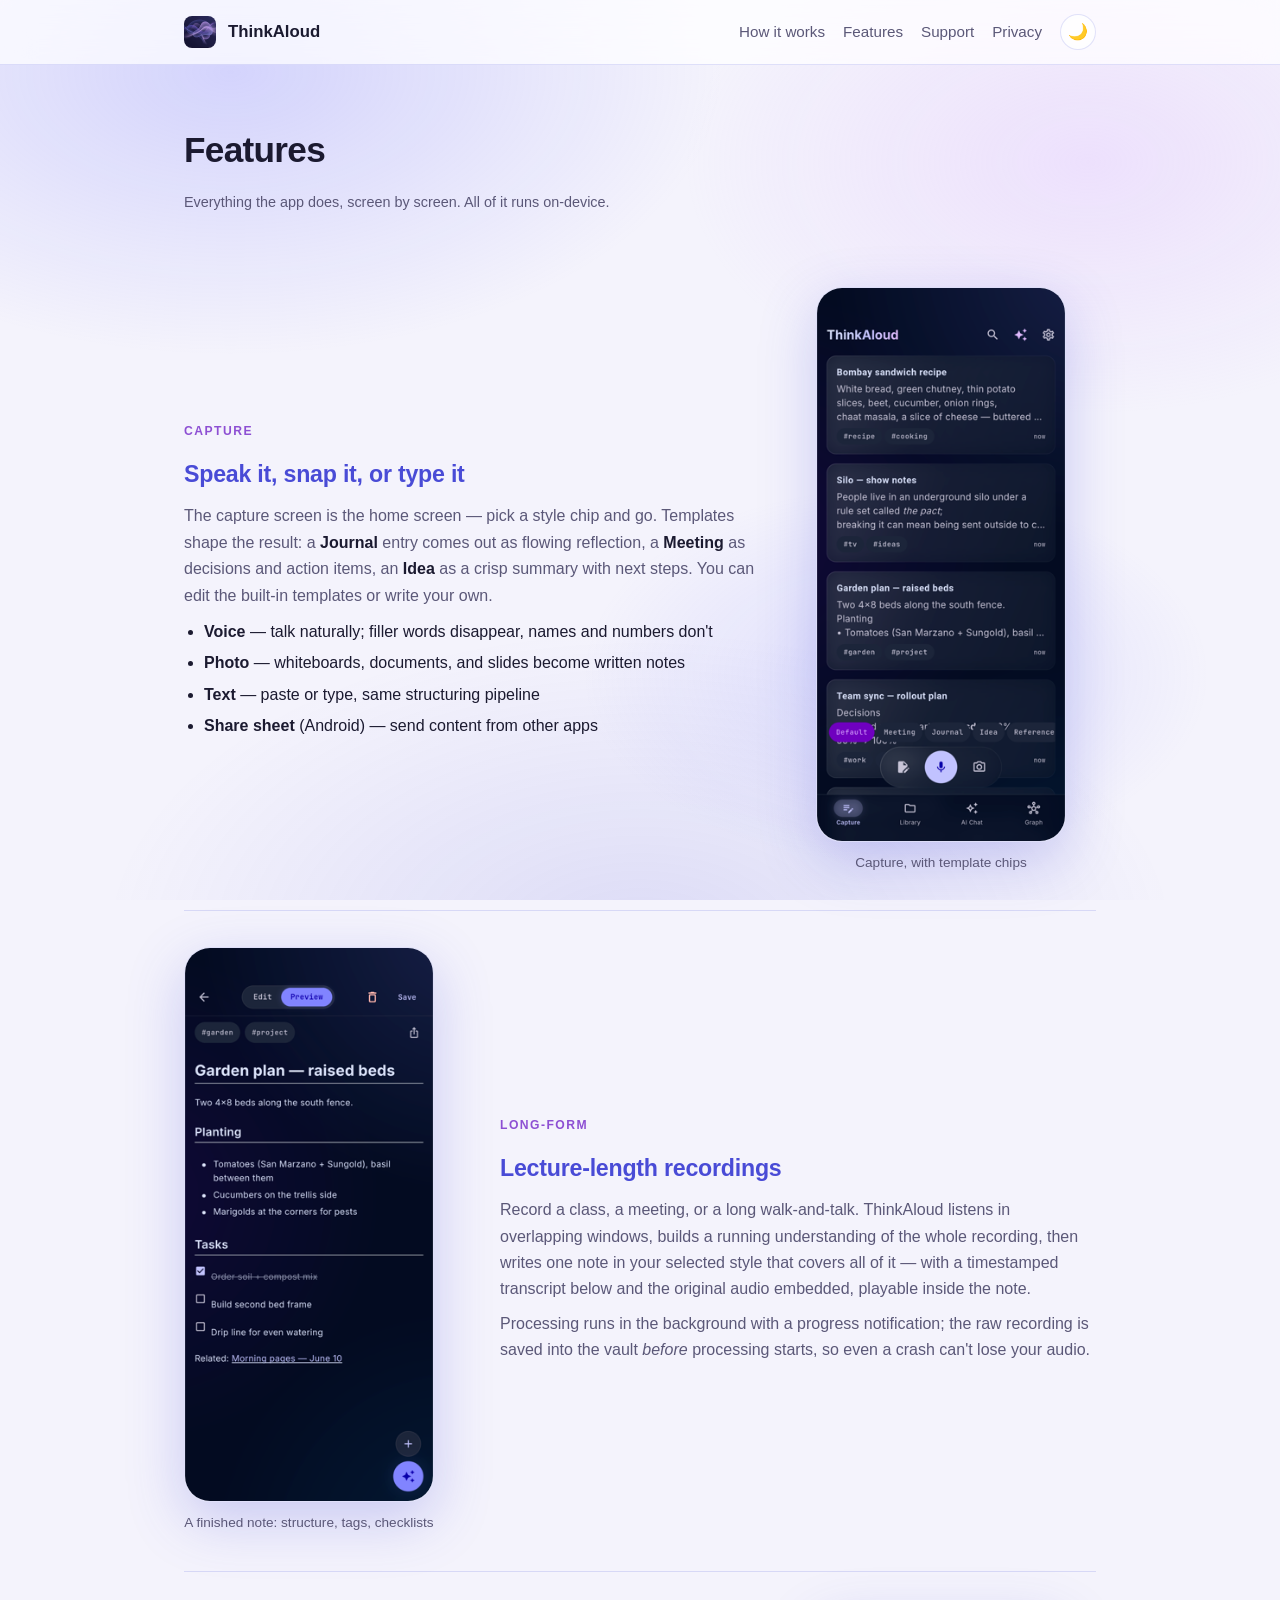
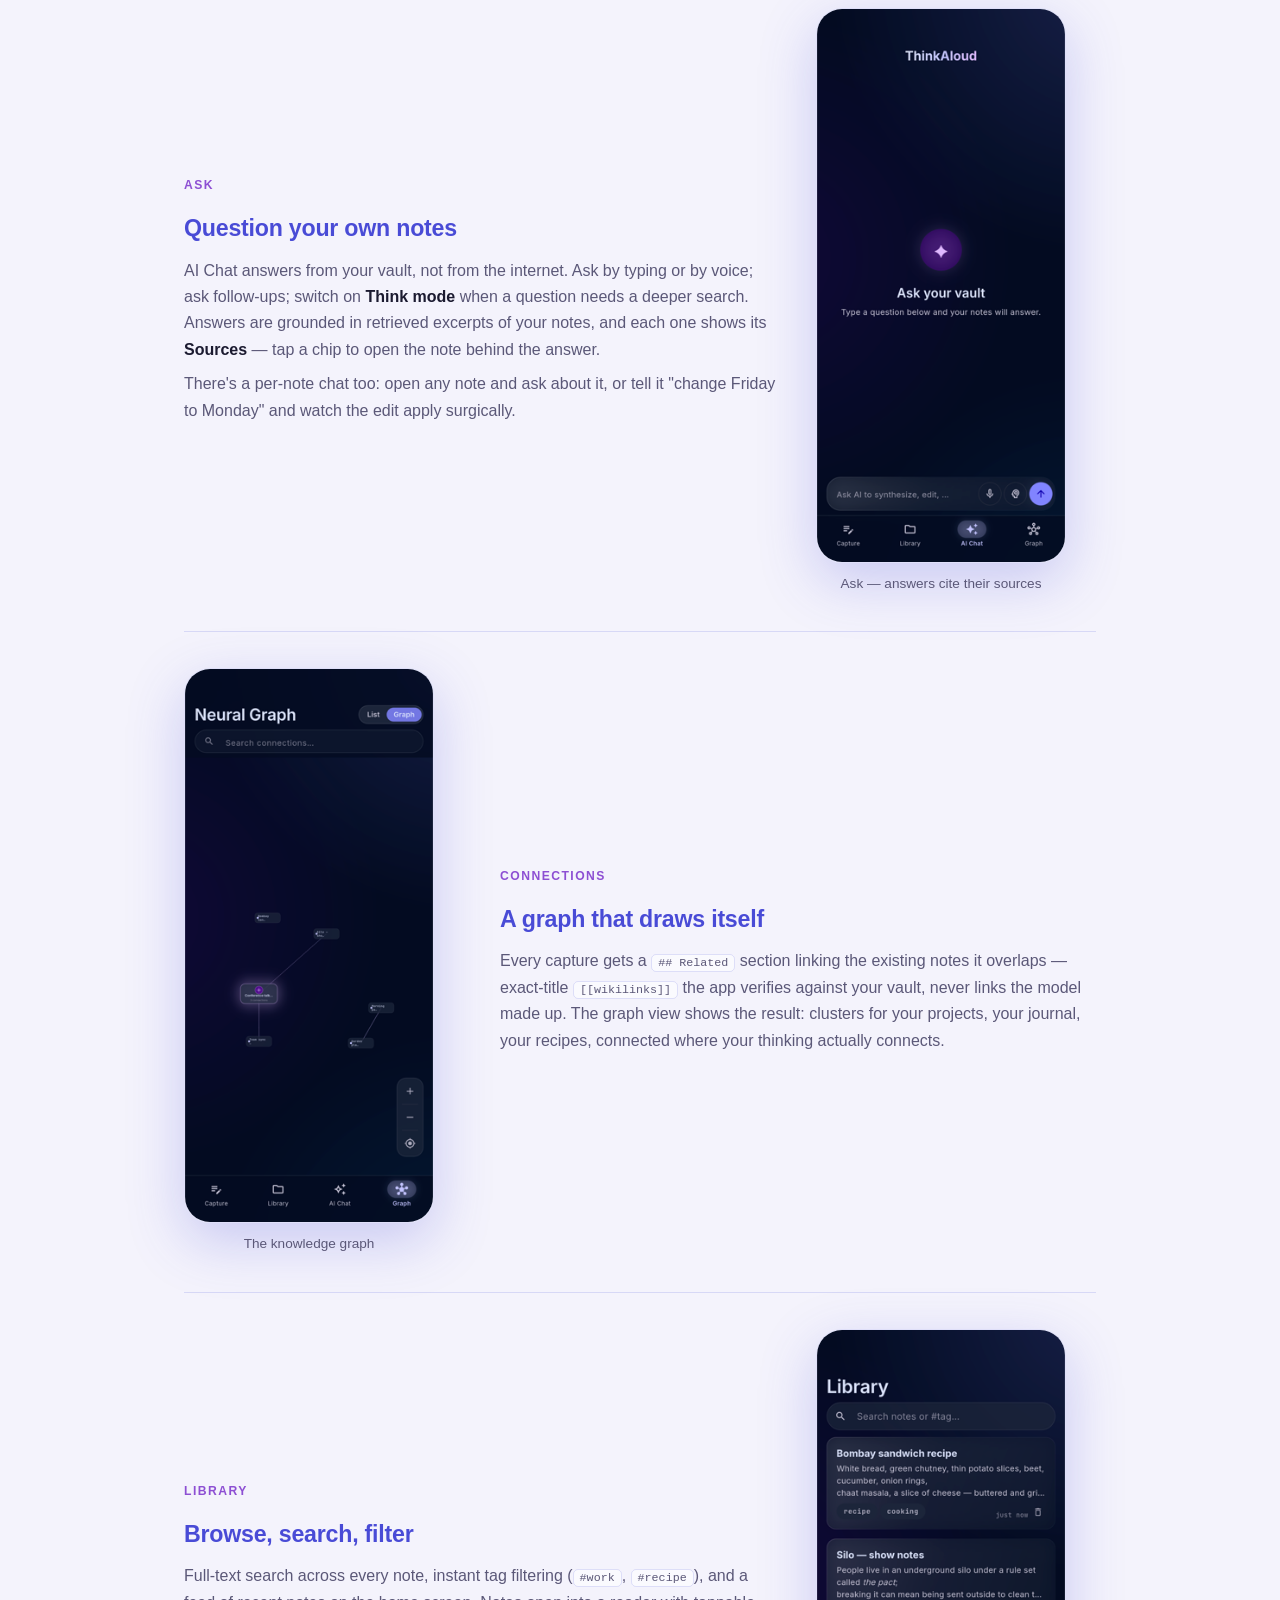
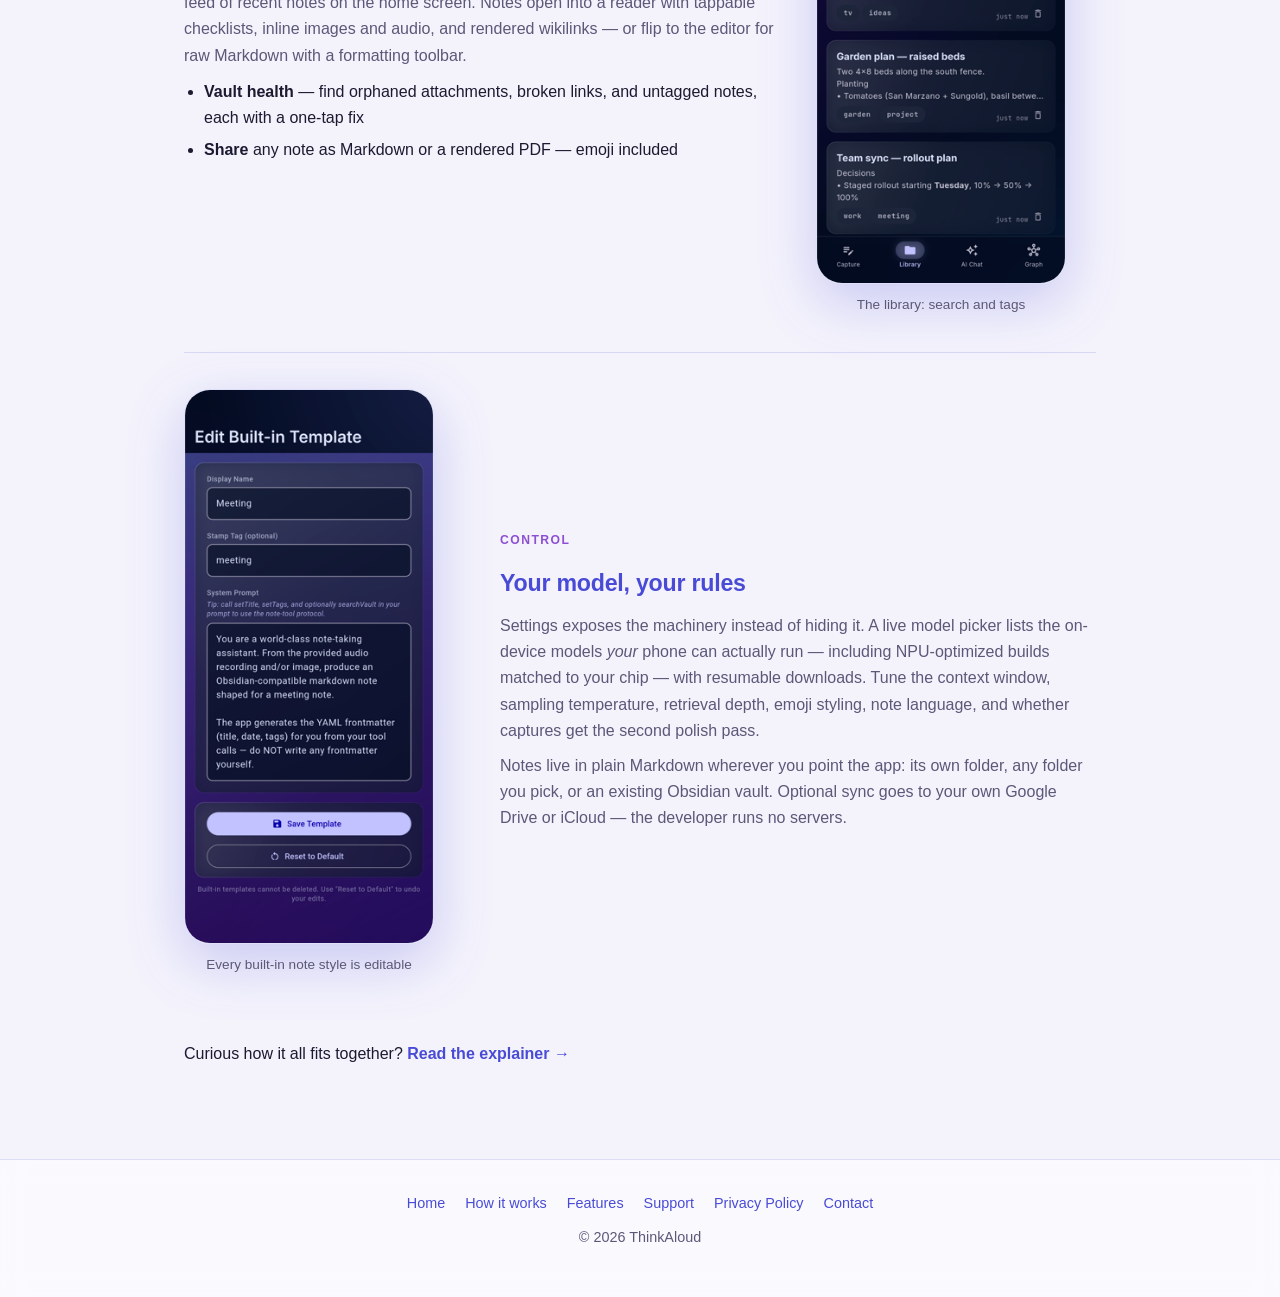
==== features/index.html @ 9220b16e "Explainer + features pages, real app screenshots, expanded home - /how/: full plain-language explain" ====
<!DOCTYPE html>
<html lang="en">
<head>
  <meta charset="utf-8">
  <meta name="viewport" content="width=device-width, initial-scale=1">
  <title>ThinkAloud features — capture, ask, link, sync</title>
  <meta name="description" content="A tour of ThinkAloud's features with screenshots: voice and photo capture, lecture-length recordings, asking your vault with cited sources, the knowledge graph, vault health, sharing, and sync.">
  <link rel="icon" type="image/png" href="../assets/icon.png">
  <link rel="stylesheet" href="../assets/style.css">
  <script src="../assets/theme.js"></script>
</head>
<body>

<header class="site">
  <div class="wrap">
    <img src="../assets/icon.png" alt="">
    <span class="name">ThinkAloud</span>
    <nav>
      <a href="../how/">How it works</a>
      <a href="../features/">Features</a>
      <a href="../support/">Support</a>
      <a href="../privacy/">Privacy</a>
      <button class="theme-toggle" onclick="toggleTheme()" aria-label="Toggle dark / light mode"><span class="sun">☀️</span><span class="moon">🌙</span></button>
    </nav>
  </div>
</header>

<div class="wrap">
<article>
  <h1>Features</h1>
  <p class="meta">Everything the app does, screen by screen. All of it runs on-device.</p>

  <section class="feature-row">
    <div class="feature-copy">
      <span class="kicker">Capture</span>
      <h2>Speak it, snap it, or type it</h2>
      <p>The capture screen is the home screen — pick a style chip and go.
      Templates shape the result: a <strong>Journal</strong> entry comes out as
      flowing reflection, a <strong>Meeting</strong> as decisions and action items,
      an <strong>Idea</strong> as a crisp summary with next steps. You can edit the
      built-in templates or write your own.</p>
      <ul>
        <li><strong>Voice</strong> — talk naturally; filler words disappear, names and numbers don't</li>
        <li><strong>Photo</strong> — whiteboards, documents, and slides become written notes</li>
        <li><strong>Text</strong> — paste or type, same structuring pipeline</li>
        <li><strong>Share sheet</strong> (Android) — send content from other apps</li>
      </ul>
    </div>
    <figure class="phone">
      <img src="../assets/shots/site-01-capture.png" alt="Capture screen with template chips and the mic button" loading="lazy">
      <figcaption>Capture, with template chips</figcaption>
    </figure>
  </section>

  <section class="feature-row flip">
    <div class="feature-copy">
      <span class="kicker">Long-form</span>
      <h2>Lecture-length recordings</h2>
      <p>Record a class, a meeting, or a long walk-and-talk. ThinkAloud listens in
      overlapping windows, builds a running understanding of the whole recording,
      then writes one note in your selected style that covers all of it — with a
      timestamped transcript below and the original audio embedded, playable
      inside the note.</p>
      <p>Processing runs in the background with a progress notification; the raw
      recording is saved into the vault <em>before</em> processing starts, so even a
      crash can't lose your audio.</p>
    </div>
    <figure class="phone">
      <img src="../assets/shots/site-05-note.png" alt="A structured note with checklists and tags" loading="lazy">
      <figcaption>A finished note: structure, tags, checklists</figcaption>
    </figure>
  </section>

  <section class="feature-row">
    <div class="feature-copy">
      <span class="kicker">Ask</span>
      <h2>Question your own notes</h2>
      <p>AI Chat answers from your vault, not from the internet. Ask by typing or
      by voice; ask follow-ups; switch on <strong>Think mode</strong> when a question
      needs a deeper search. Answers are grounded in retrieved excerpts of your
      notes, and each one shows its <strong>Sources</strong> — tap a chip to open the
      note behind the answer.</p>
      <p>There's a per-note chat too: open any note and ask about it, or tell it
      "change Friday to Monday" and watch the edit apply surgically.</p>
    </div>
    <figure class="phone">
      <img src="../assets/shots/site-03-ask.png" alt="AI chat screen answering from the vault" loading="lazy">
      <figcaption>Ask — answers cite their sources</figcaption>
    </figure>
  </section>

  <section class="feature-row flip">
    <div class="feature-copy">
      <span class="kicker">Connections</span>
      <h2>A graph that draws itself</h2>
      <p>Every capture gets a <code>## Related</code> section linking the existing
      notes it overlaps — exact-title <code>[[wikilinks]]</code> the app verifies
      against your vault, never links the model made up. The graph view shows the
      result: clusters for your projects, your journal, your recipes, connected
      where your thinking actually connects.</p>
    </div>
    <figure class="phone">
      <img src="../assets/shots/site-04-graph.png" alt="Knowledge graph view of linked notes" loading="lazy">
      <figcaption>The knowledge graph</figcaption>
    </figure>
  </section>

  <section class="feature-row">
    <div class="feature-copy">
      <span class="kicker">Library</span>
      <h2>Browse, search, filter</h2>
      <p>Full-text search across every note, instant tag filtering
      (<code>#work</code>, <code>#recipe</code>), and a feed of recent notes on the
      home screen. Notes open into a reader with tappable checklists, inline
      images and audio, and rendered wikilinks — or flip to the editor for raw
      Markdown with a formatting toolbar.</p>
      <ul>
        <li><strong>Vault health</strong> — find orphaned attachments, broken links, and untagged notes, each with a one-tap fix</li>
        <li><strong>Share</strong> any note as Markdown or a rendered PDF — emoji included</li>
      </ul>
    </div>
    <figure class="phone">
      <img src="../assets/shots/site-02-library.png" alt="Library screen with search and tag filters" loading="lazy">
      <figcaption>The library: search and tags</figcaption>
    </figure>
  </section>

  <section class="feature-row flip">
    <div class="feature-copy">
      <span class="kicker">Control</span>
      <h2>Your model, your rules</h2>
      <p>Settings exposes the machinery instead of hiding it. A live model picker
      lists the on-device models <em>your</em> phone can actually run — including
      NPU-optimized builds matched to your chip — with resumable downloads. Tune
      the context window, sampling temperature, retrieval depth, emoji styling,
      note language, and whether captures get the second polish pass.</p>
      <p>Notes live in plain Markdown wherever you point the app: its own folder,
      any folder you pick, or an existing Obsidian vault. Optional sync goes to
      your own Google Drive or iCloud — the developer runs no servers.</p>
    </div>
    <figure class="phone">
      <img src="../assets/shots/site-06-template.png" alt="Template editor showing an editable note style" loading="lazy">
      <figcaption>Every built-in note style is editable</figcaption>
    </figure>
  </section>

  <p style="margin-top: 28px;">Curious how it all fits together?
  <a class="more-link" href="../how/">Read the explainer →</a></p>
</article>
</div>

<footer class="site">
  <nav class="wrap">
    <a href="../">Home</a>
    <a href="../how/">How it works</a>
    <a href="../features/">Features</a>
    <a href="../support/">Support</a>
    <a href="../privacy/">Privacy Policy</a>
    <a href="https://github.com/ghanashyamvtatti/thinkaloud-site/issues">Contact</a>
  </nav>
  <div>&copy; 2026 ThinkAloud</div>
</footer>

</body>
</html>
---- assets/style.css ----
/* ThinkAloud site — glassmorphic, dark + light.
   Brand tokens from the app: primary #C0C1FF, container #8083FF,
   inverse #494BD6, secondary #DDB7FF.

   Theme cascade: light is the base; dark applies via prefers-color-scheme
   unless the user forced light; an explicit [data-theme] (set by theme.js,
   persisted in localStorage) always wins. */

:root {
  --bg: #f4f3fc;
  --text: #1b1a30;
  --text-dim: #5b5878;
  --primary: #494bd6;
  --primary-soft: #8083ff;
  --accent: #8d4fd3;
  --glass: rgba(255, 255, 255, 0.55);
  --glass-strong: rgba(255, 255, 255, 0.72);
  --glass-border: rgba(73, 75, 214, 0.16);
  --shadow: 0 8px 32px rgba(73, 75, 214, 0.10);
  --aurora-a: rgba(128, 131, 255, 0.28);
  --aurora-b: rgba(221, 183, 255, 0.30);
  --aurora-c: rgba(73, 75, 214, 0.14);
  --icon-glow: rgba(73, 75, 214, 0.25);
  --sun-display: none;
  --moon-display: inline;
  --radius: 18px;
  --max-w: 960px;
  color-scheme: light;
}

@media (prefers-color-scheme: dark) {
  :root:not([data-theme="light"]) {
    --bg: #100e1d;
    --text: #e7e5f4;
    --text-dim: #a5a1c2;
    --primary: #c0c1ff;
    --primary-soft: #8083ff;
    --accent: #ddb7ff;
    --glass: rgba(30, 27, 52, 0.45);
    --glass-strong: rgba(24, 21, 42, 0.66);
    --glass-border: rgba(192, 193, 255, 0.13);
    --shadow: 0 8px 32px rgba(0, 0, 0, 0.35);
    --aurora-a: rgba(128, 131, 255, 0.20);
    --aurora-b: rgba(221, 183, 255, 0.10);
    --aurora-c: rgba(73, 75, 214, 0.22);
    --icon-glow: rgba(128, 131, 255, 0.40);
    --sun-display: inline;
    --moon-display: none;
    color-scheme: dark;
  }
}

:root[data-theme="dark"] {
  --bg: #100e1d;
  --text: #e7e5f4;
  --text-dim: #a5a1c2;
  --primary: #c0c1ff;
  --primary-soft: #8083ff;
  --accent: #ddb7ff;
  --glass: rgba(30, 27, 52, 0.45);
  --glass-strong: rgba(24, 21, 42, 0.66);
  --glass-border: rgba(192, 193, 255, 0.13);
  --shadow: 0 8px 32px rgba(0, 0, 0, 0.35);
  --aurora-a: rgba(128, 131, 255, 0.20);
  --aurora-b: rgba(221, 183, 255, 0.10);
  --aurora-c: rgba(73, 75, 214, 0.22);
  --icon-glow: rgba(128, 131, 255, 0.40);
  --sun-display: inline;
  --moon-display: none;
  color-scheme: dark;
}

* { margin: 0; padding: 0; box-sizing: border-box; }

html { scroll-behavior: smooth; }

body {
  font-family: -apple-system, BlinkMacSystemFont, "Segoe UI", Roboto,
    "Helvetica Neue", Arial, sans-serif;
  background: var(--bg);
  color: var(--text);
  line-height: 1.65;
  -webkit-font-smoothing: antialiased;
  transition: background 0.35s ease, color 0.35s ease;
  min-height: 100vh;
  position: relative;
}

/* ── Aurora backdrop ──────────────────────────────────────── */
body::before,
body::after {
  content: "";
  position: fixed;
  inset: 0;
  z-index: -1;
  pointer-events: none;
}
body::before {
  background:
    radial-gradient(ellipse 55% 45% at 18% 8%, var(--aurora-a), transparent 70%),
    radial-gradient(ellipse 45% 40% at 85% 18%, var(--aurora-b), transparent 70%),
    radial-gradient(ellipse 60% 50% at 50% 105%, var(--aurora-c), transparent 70%);
  animation: aurora-drift 26s ease-in-out infinite alternate;
}
body::after {
  background:
    radial-gradient(ellipse 35% 30% at 70% 75%, var(--aurora-a), transparent 70%);
  opacity: 0.7;
  animation: aurora-drift 34s ease-in-out infinite alternate-reverse;
}
@keyframes aurora-drift {
  from { transform: translate3d(-2%, -1%, 0) scale(1); }
  to   { transform: translate3d(2%, 2%, 0) scale(1.06); }
}
@media (prefers-reduced-motion: reduce) {
  body::before, body::after { animation: none; }
}

a { color: var(--primary); text-decoration: none; }
a:hover { text-decoration: underline; }

.wrap { max-width: var(--max-w); margin: 0 auto; padding: 0 24px; }

/* ── Header / nav (glass bar) ─────────────────────────────── */
header.site {
  border-bottom: 1px solid var(--glass-border);
  background: var(--glass-strong);
  -webkit-backdrop-filter: blur(16px) saturate(1.4);
  backdrop-filter: blur(16px) saturate(1.4);
  position: sticky; top: 0; z-index: 10;
}
header.site .wrap {
  display: flex; align-items: center; gap: 12px;
  padding-top: 14px; padding-bottom: 14px;
}
header.site img { width: 32px; height: 32px; border-radius: 8px; }
header.site .name { font-weight: 700; font-size: 1.05rem; color: var(--text); }
header.site nav { margin-left: auto; display: flex; gap: 18px; align-items: center; }
header.site nav a { color: var(--text-dim); font-size: 0.95rem; }
header.site nav a:hover { color: var(--primary); text-decoration: none; }

/* ── Theme toggle ─────────────────────────────────────────── */
.theme-toggle {
  width: 36px; height: 36px; border-radius: 50%;
  border: 1px solid var(--glass-border);
  background: var(--glass);
  -webkit-backdrop-filter: blur(10px);
  backdrop-filter: blur(10px);
  cursor: pointer; font-size: 1rem; line-height: 1;
  display: inline-flex; align-items: center; justify-content: center;
  transition: transform 0.2s ease, box-shadow 0.2s ease;
}
.theme-toggle:hover { transform: scale(1.08); box-shadow: var(--shadow); }
.theme-toggle .sun { display: var(--sun-display); }
.theme-toggle .moon { display: var(--moon-display); }

/* ── Hero ─────────────────────────────────────────────────── */
.hero { text-align: center; padding: 92px 0 64px; }
.hero img.icon {
  width: 128px; height: 128px; border-radius: 28px;
  box-shadow: 0 12px 48px var(--icon-glow);
  margin-bottom: 28px;
}
.hero h1 {
  font-size: 3.2rem; letter-spacing: -0.02em;
  background: linear-gradient(120deg, var(--primary), var(--accent));
  -webkit-background-clip: text;
  background-clip: text;
  -webkit-text-fill-color: transparent;
  color: transparent;
}
.hero p.tagline {
  font-size: 1.35rem; color: var(--text-dim);
  max-width: 560px; margin: 14px auto 0;
}
.hero p.tagline strong { color: var(--accent); font-weight: 600; }
.hero .badges { margin-top: 36px; display: flex; gap: 14px; justify-content: center; flex-wrap: wrap; }
.badge {
  display: inline-block; padding: 12px 26px; border-radius: 999px;
  border: 1px solid var(--glass-border);
  background: var(--glass);
  -webkit-backdrop-filter: blur(12px);
  backdrop-filter: blur(12px);
  color: var(--text-dim); font-size: 0.95rem;
  box-shadow: var(--shadow);
}

/* ── Feature grid (glass cards) ───────────────────────────── */
.features {
  display: grid; grid-template-columns: repeat(auto-fit, minmax(260px, 1fr));
  gap: 18px; padding: 56px 0;
}
.card {
  background: var(--glass);
  border: 1px solid var(--glass-border);
  border-radius: var(--radius);
  padding: 24px;
  -webkit-backdrop-filter: blur(14px) saturate(1.3);
  backdrop-filter: blur(14px) saturate(1.3);
  box-shadow: var(--shadow);
  transition: transform 0.25s ease, box-shadow 0.25s ease;
}
.card:hover {
  transform: translateY(-3px);
  box-shadow: 0 14px 44px var(--icon-glow);
}
.card .emoji { font-size: 1.6rem; }
.card h3 { margin: 10px 0 6px; font-size: 1.05rem; color: var(--primary); }
.card p { color: var(--text-dim); font-size: 0.95rem; }

/* ── Privacy strip ────────────────────────────────────────── */
.strip {
  border: 1px solid var(--glass-border);
  border-radius: var(--radius);
  background: linear-gradient(135deg, var(--aurora-a), var(--aurora-b));
  -webkit-backdrop-filter: blur(14px);
  backdrop-filter: blur(14px);
  box-shadow: var(--shadow);
  padding: 36px; text-align: center; margin-bottom: 72px;
}
.strip h2 { font-size: 1.5rem; margin-bottom: 10px; }
.strip p { color: var(--text-dim); max-width: 640px; margin: 0 auto; }

/* ── Article pages (support / privacy) ────────────────────── */
article { padding: 56px 0 80px; }
article h1 { font-size: 2.2rem; letter-spacing: -0.02em; margin-bottom: 6px; }
article p.meta { color: var(--text-dim); font-size: 0.9rem; margin-bottom: 36px; }
article h2 {
  font-size: 1.35rem; margin: 40px 0 12px; color: var(--primary);
  padding-top: 8px;
}
article h3 { font-size: 1.05rem; margin: 24px 0 8px; color: var(--accent); }
article p, article li { color: var(--text); }
article p { margin: 12px 0; }
article ul { margin: 12px 0 12px 26px; }
article li { margin: 6px 0; }
article .note {
  background: var(--glass);
  border: 1px solid var(--glass-border);
  border-left: 3px solid var(--primary-soft);
  border-radius: 10px; padding: 16px 20px; margin: 20px 0;
  color: var(--text-dim);
  -webkit-backdrop-filter: blur(12px);
  backdrop-filter: blur(12px);
}
article code {
  background: var(--glass);
  border: 1px solid var(--glass-border);
  border-radius: 5px; padding: 1px 6px; font-size: 0.9em;
}

/* ── Footer ───────────────────────────────────────────────── */
footer.site {
  border-top: 1px solid var(--glass-border);
  background: var(--glass);
  -webkit-backdrop-filter: blur(12px);
  backdrop-filter: blur(12px);
  padding: 32px 0 48px; text-align: center;
  color: var(--text-dim); font-size: 0.9rem;
}
footer.site nav { margin-bottom: 10px; display: flex; gap: 20px; justify-content: center; flex-wrap: wrap; }

@media (max-width: 600px) {
  .hero h1 { font-size: 2.3rem; }
  .hero p.tagline { font-size: 1.1rem; }
  header.site nav { gap: 12px; }
}

/* ── Hero CTA + screenshot strip ──────────────────────────── */
.hero .sub {
  color: var(--text-dim); font-size: 1.02rem;
  max-width: 600px; margin: 16px auto 0;
}
.shots {
  display: flex; gap: 22px; justify-content: center; align-items: flex-start;
  flex-wrap: wrap; padding: 40px 0 8px;
}
.phone {
  margin: 0; max-width: 250px;
}
.phone img {
  width: 100%; height: auto; display: block;
  border-radius: 26px;
  border: 1px solid var(--glass-border);
  box-shadow: 0 18px 56px var(--icon-glow);
  background: var(--glass-strong);
}
.phone figcaption {
  text-align: center; color: var(--text-dim);
  font-size: 0.85rem; margin-top: 10px;
}
.shots .phone:nth-child(2) { transform: translateY(20px); }
@media (max-width: 600px) {
  .shots .phone:nth-child(2) { transform: none; }
  .phone { max-width: 78%; }
}

/* ── Numbered steps ───────────────────────────────────────── */
.steps {
  display: grid; grid-template-columns: repeat(auto-fit, minmax(240px, 1fr));
  gap: 18px; padding: 12px 0 24px;
  counter-reset: step;
}
.step {
  background: var(--glass);
  border: 1px solid var(--glass-border);
  border-radius: var(--radius); padding: 22px 22px 20px;
  -webkit-backdrop-filter: blur(14px) saturate(1.3);
  backdrop-filter: blur(14px) saturate(1.3);
  box-shadow: var(--shadow);
  counter-increment: step;
}
.step::before {
  content: counter(step);
  display: inline-flex; align-items: center; justify-content: center;
  width: 30px; height: 30px; border-radius: 50%;
  background: linear-gradient(135deg, var(--primary-soft), var(--accent));
  color: #fff; font-weight: 700; font-size: 0.95rem;
  margin-bottom: 12px;
}
.step h3 { font-size: 1.02rem; margin-bottom: 4px; }
.step p { color: var(--text-dim); font-size: 0.93rem; }

/* ── Section headings on the home page ────────────────────── */
.home-section { padding: 36px 0 8px; }
.home-section .kicker {
  text-transform: uppercase; letter-spacing: 0.12em; font-size: 0.78rem;
  color: var(--accent); font-weight: 700;
}
.home-section h2 { font-size: 1.7rem; letter-spacing: -0.01em; margin: 4px 0 6px; }
.home-section > p { color: var(--text-dim); max-width: 640px; }
.more-link { font-weight: 600; }

/* ── Feature rows (features page) ─────────────────────────── */
.feature-row {
  display: grid; grid-template-columns: 1fr 280px;
  gap: 36px; align-items: center;
  padding: 36px 0; border-bottom: 1px solid var(--glass-border);
}
.feature-row:last-of-type { border-bottom: none; }
.feature-row.flip { grid-template-columns: 280px 1fr; }
.feature-row.flip .feature-copy { order: 2; }
.feature-row .kicker {
  text-transform: uppercase; letter-spacing: 0.12em; font-size: 0.76rem;
  color: var(--accent); font-weight: 700;
}
.feature-row h2 { font-size: 1.45rem; margin: 4px 0 10px; letter-spacing: -0.01em; }
.feature-row p { color: var(--text-dim); margin: 8px 0; }
.feature-row ul { margin: 10px 0 0 20px; color: var(--text-dim); }
.feature-row li { margin: 5px 0; }
.feature-row li strong, .feature-row p strong { color: var(--text); font-weight: 600; }
@media (max-width: 720px) {
  .feature-row, .feature-row.flip { grid-template-columns: 1fr; }
  .feature-row.flip .feature-copy { order: 0; }
  .feature-row .phone { margin: 0 auto; }
}
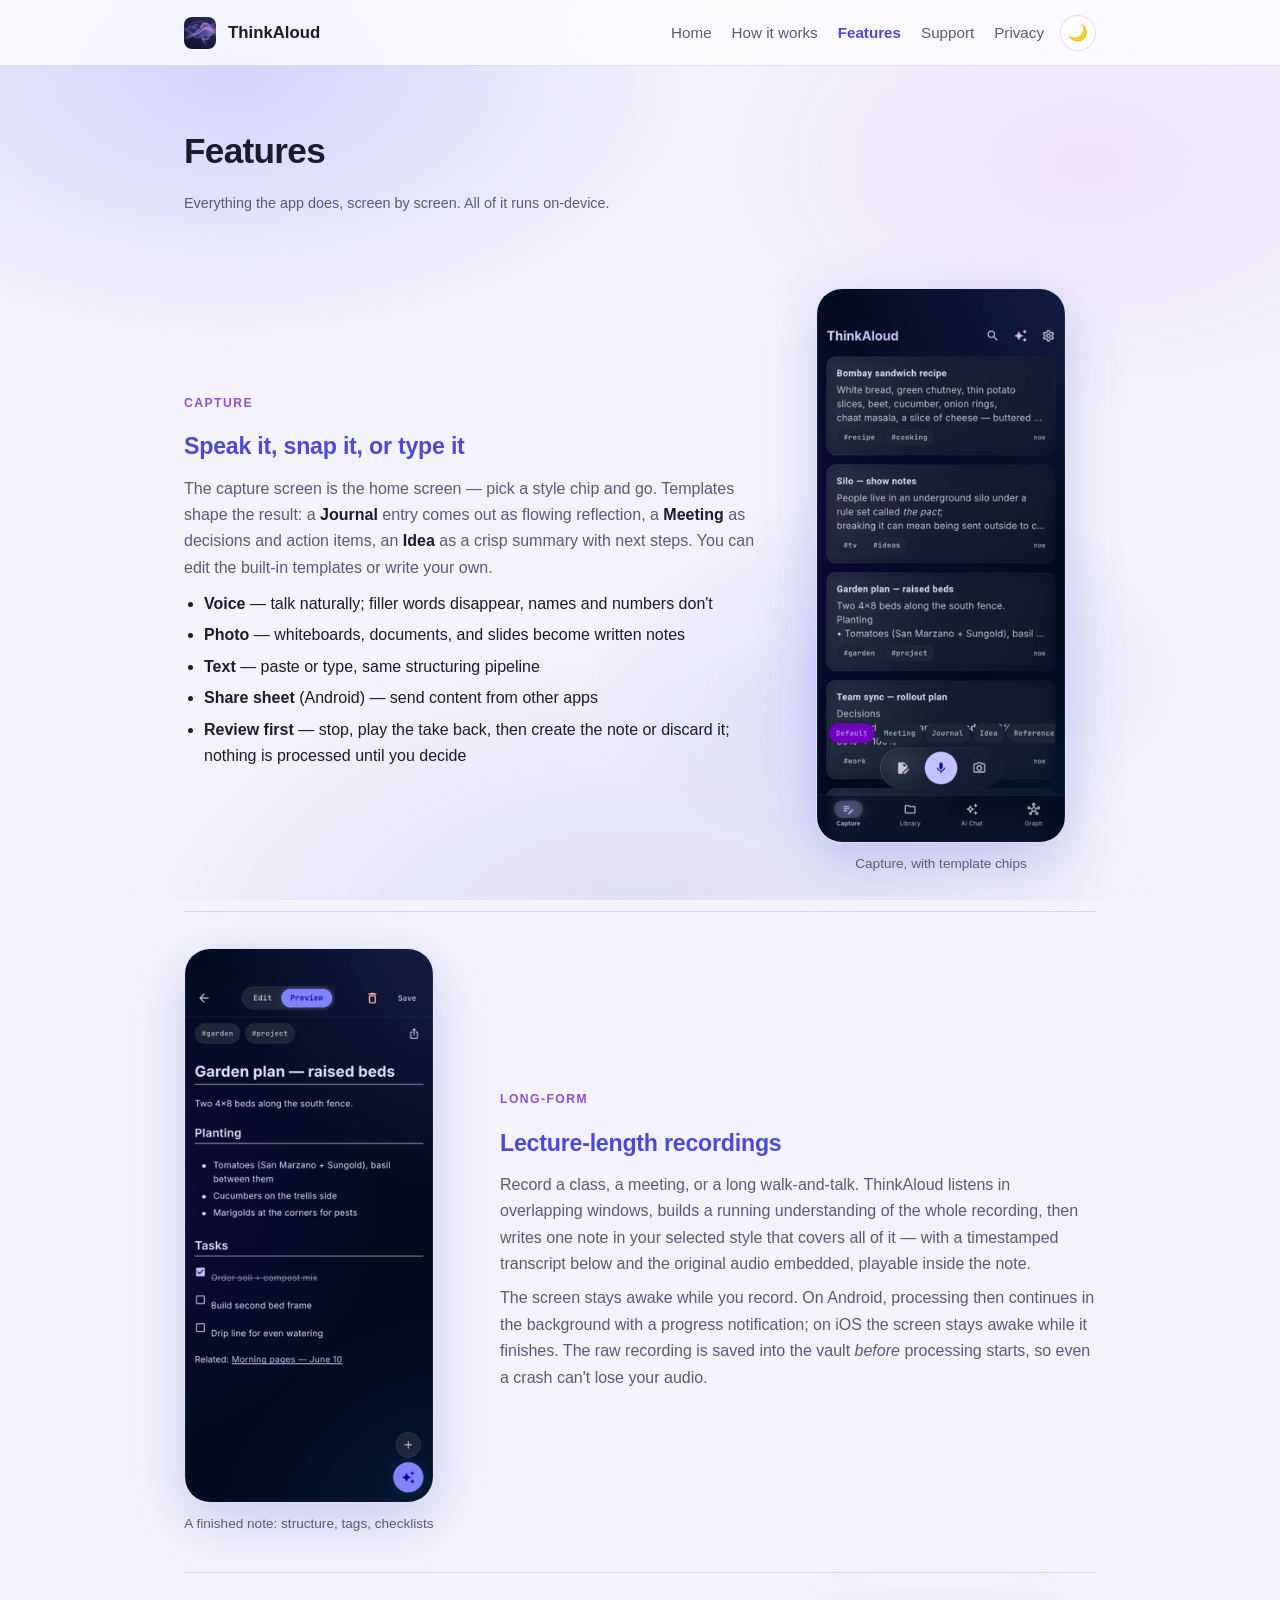
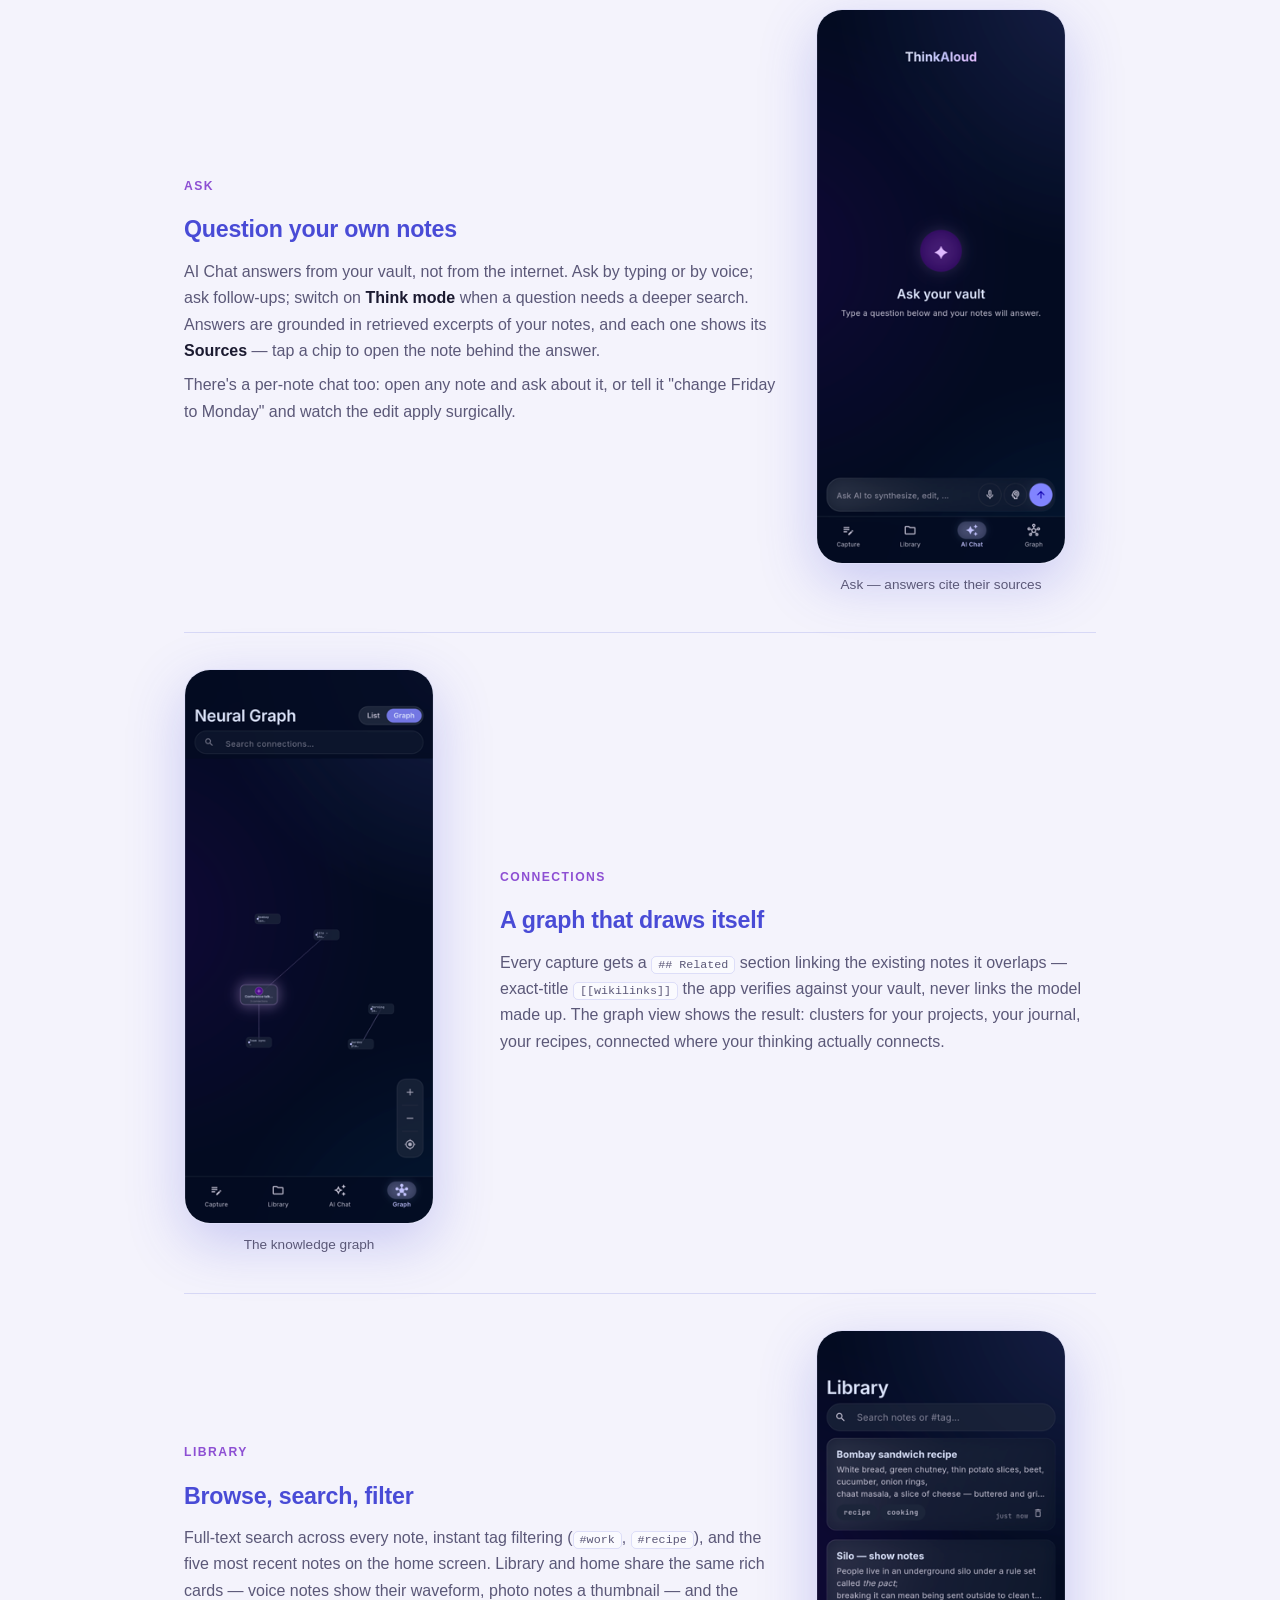
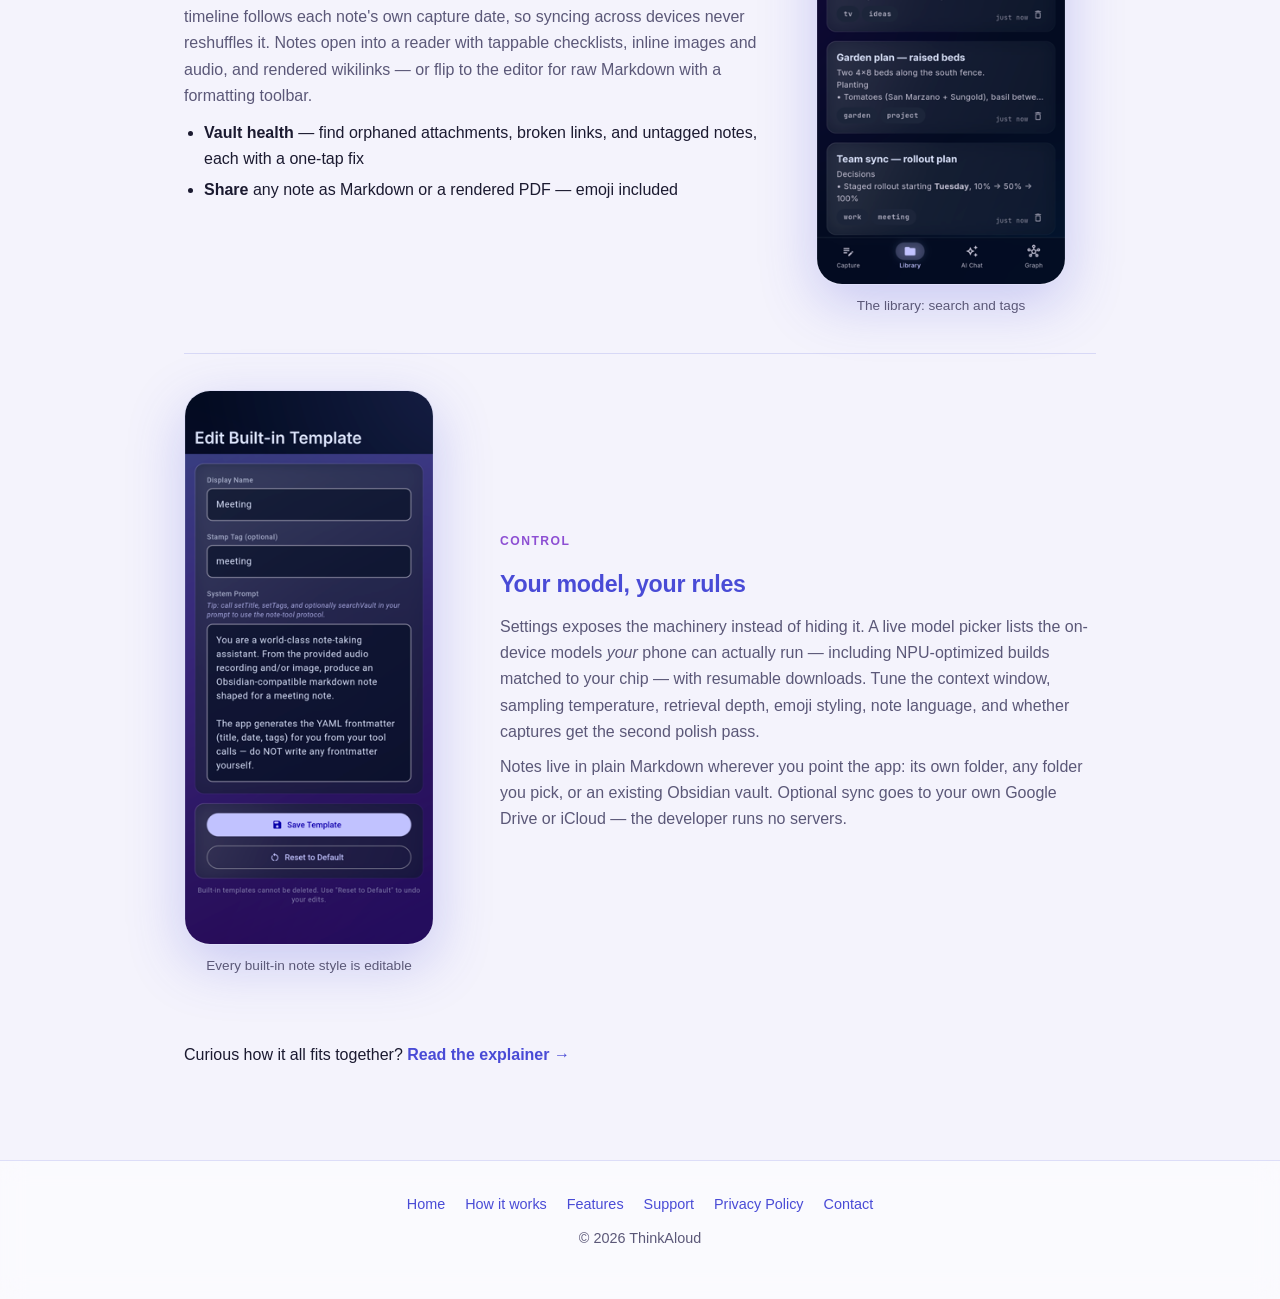
==== commit 36a8370a: "fix(nav): dedupe navbars + a11y pass (WCAG 2.2 / NN-g) + copy refresh Nav: support/privacy had dupli" ====
--- a/features/index.html
+++ b/features/index.html
@@ -11,21 +11,24 @@
 </head>
 <body>
 
+<a class="skip-link" href="#main">Skip to content</a>
+
 <header class="site">
   <div class="wrap">
     <img src="../assets/icon.png" alt="">
     <span class="name">ThinkAloud</span>
-    <nav>
+    <nav aria-label="Main">
+      <a href="../">Home</a>
       <a href="../how/">How it works</a>
-      <a href="../features/">Features</a>
+      <a href="./" aria-current="page">Features</a>
       <a href="../support/">Support</a>
       <a href="../privacy/">Privacy</a>
-      <button class="theme-toggle" onclick="toggleTheme()" aria-label="Toggle dark / light mode"><span class="sun">☀️</span><span class="moon">🌙</span></button>
+      <button class="theme-toggle" onclick="toggleTheme()" aria-label="Dark mode" aria-pressed="false"><span class="sun">☀️</span><span class="moon">🌙</span></button>
     </nav>
   </div>
 </header>
 
-<div class="wrap">
+<main id="main" class="wrap">
 <article>
   <h1>Features</h1>
   <p class="meta">Everything the app does, screen by screen. All of it runs on-device.</p>
@@ -44,6 +47,8 @@
         <li><strong>Photo</strong> — whiteboards, documents, and slides become written notes</li>
         <li><strong>Text</strong> — paste or type, same structuring pipeline</li>
         <li><strong>Share sheet</strong> (Android) — send content from other apps</li>
+        <li><strong>Review first</strong> — stop, play the take back, then create
+          the note or discard it; nothing is processed until you decide</li>
       </ul>
     </div>
     <figure class="phone">
@@ -61,9 +66,10 @@
       then writes one note in your selected style that covers all of it — with a
       timestamped transcript below and the original audio embedded, playable
       inside the note.</p>
-      <p>Processing runs in the background with a progress notification; the raw
-      recording is saved into the vault <em>before</em> processing starts, so even a
-      crash can't lose your audio.</p>
+      <p>The screen stays awake while you record. On Android, processing then
+      continues in the background with a progress notification; on iOS the screen
+      stays awake while it finishes. The raw recording is saved into the vault
+      <em>before</em> processing starts, so even a crash can't lose your audio.</p>
     </div>
     <figure class="phone">
       <img src="../assets/shots/site-05-note.png" alt="A structured note with checklists and tags" loading="lazy">
@@ -110,8 +116,11 @@
       <span class="kicker">Library</span>
       <h2>Browse, search, filter</h2>
       <p>Full-text search across every note, instant tag filtering
-      (<code>#work</code>, <code>#recipe</code>), and a feed of recent notes on the
-      home screen. Notes open into a reader with tappable checklists, inline
+      (<code>#work</code>, <code>#recipe</code>), and the five most recent notes on
+      the home screen. Library and home share the same rich cards — voice notes
+      show their waveform, photo notes a thumbnail — and the timeline follows each
+      note's own capture date, so syncing across devices never reshuffles it.
+      Notes open into a reader with tappable checklists, inline
       images and audio, and rendered wikilinks — or flip to the editor for raw
       Markdown with a formatting toolbar.</p>
       <ul>
@@ -147,7 +156,7 @@
   <p style="margin-top: 28px;">Curious how it all fits together?
   <a class="more-link" href="../how/">Read the explainer →</a></p>
 </article>
-</div>
+</main>
 
 <footer class="site">
   <nav class="wrap">
--- a/assets/style.css
+++ b/assets/style.css
@@ -135,9 +135,27 @@
 }
 header.site img { width: 32px; height: 32px; border-radius: 8px; }
 header.site .name { font-weight: 700; font-size: 1.05rem; color: var(--text); }
-header.site nav { margin-left: auto; display: flex; gap: 18px; align-items: center; }
-header.site nav a { color: var(--text-dim); font-size: 0.95rem; }
+header.site nav { margin-left: auto; display: flex; gap: 12px; align-items: center; }
+/* Padding keeps each link at a ≥24px target (WCAG 2.5.8). */
+header.site nav a { color: var(--text-dim); font-size: 0.95rem; padding: 6px 4px; }
 header.site nav a:hover { color: var(--primary); text-decoration: none; }
+/* You-are-here state (WCAG 4.1.2 via aria-current; NN/g visibility of status). */
+header.site nav a[aria-current="page"] { color: var(--primary); font-weight: 600; }
+
+/* ── Skip link (WCAG 2.4.1 Bypass Blocks) ─────────────────── */
+.skip-link {
+  position: absolute; left: -9999px; top: 0; z-index: 100;
+  background: var(--primary); color: var(--bg);
+  padding: 10px 18px; border-radius: 0 0 10px 0; font-weight: 600;
+}
+.skip-link:focus { left: 0; }
+
+/* ── Visible keyboard focus (WCAG 2.4.7) ──────────────────── */
+a:focus-visible, button:focus-visible {
+  outline: 2px solid var(--primary);
+  outline-offset: 3px;
+  border-radius: 4px;
+}
 
 /* ── Theme toggle ─────────────────────────────────────────── */
 .theme-toggle {
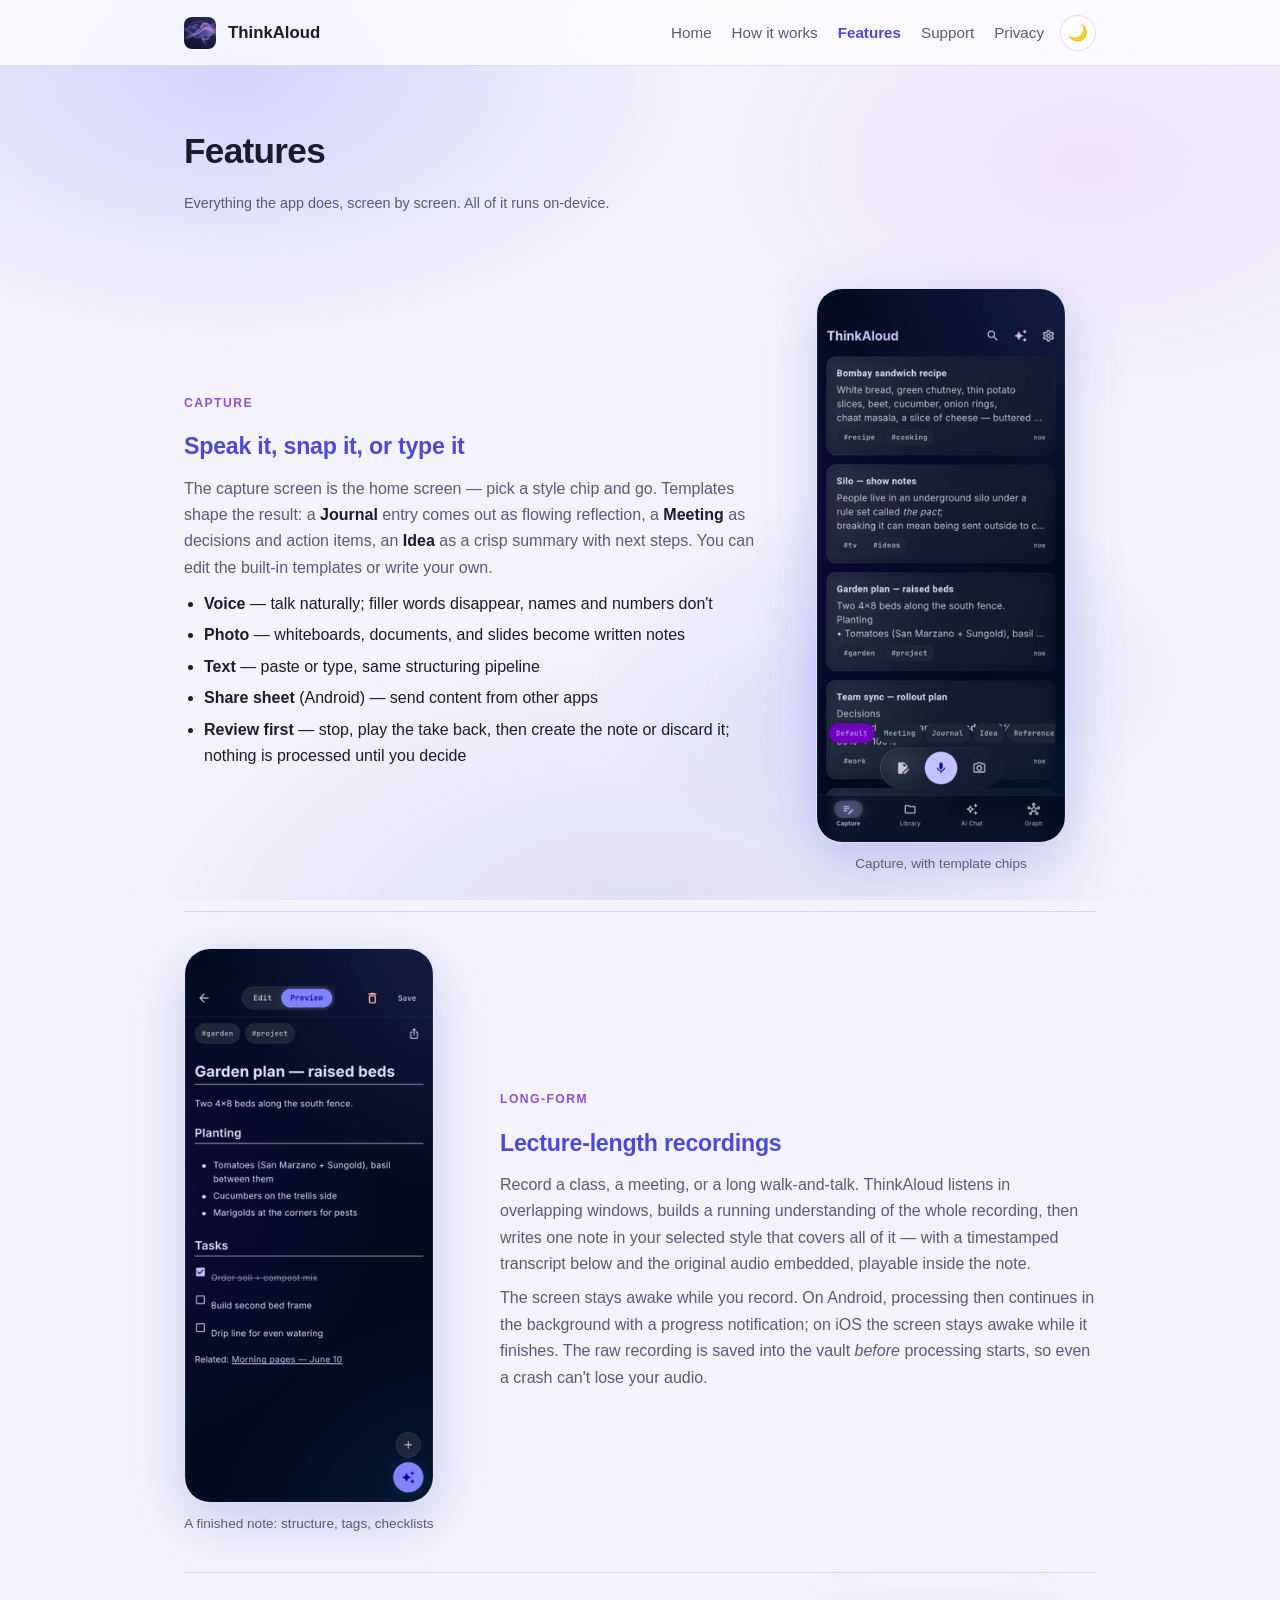
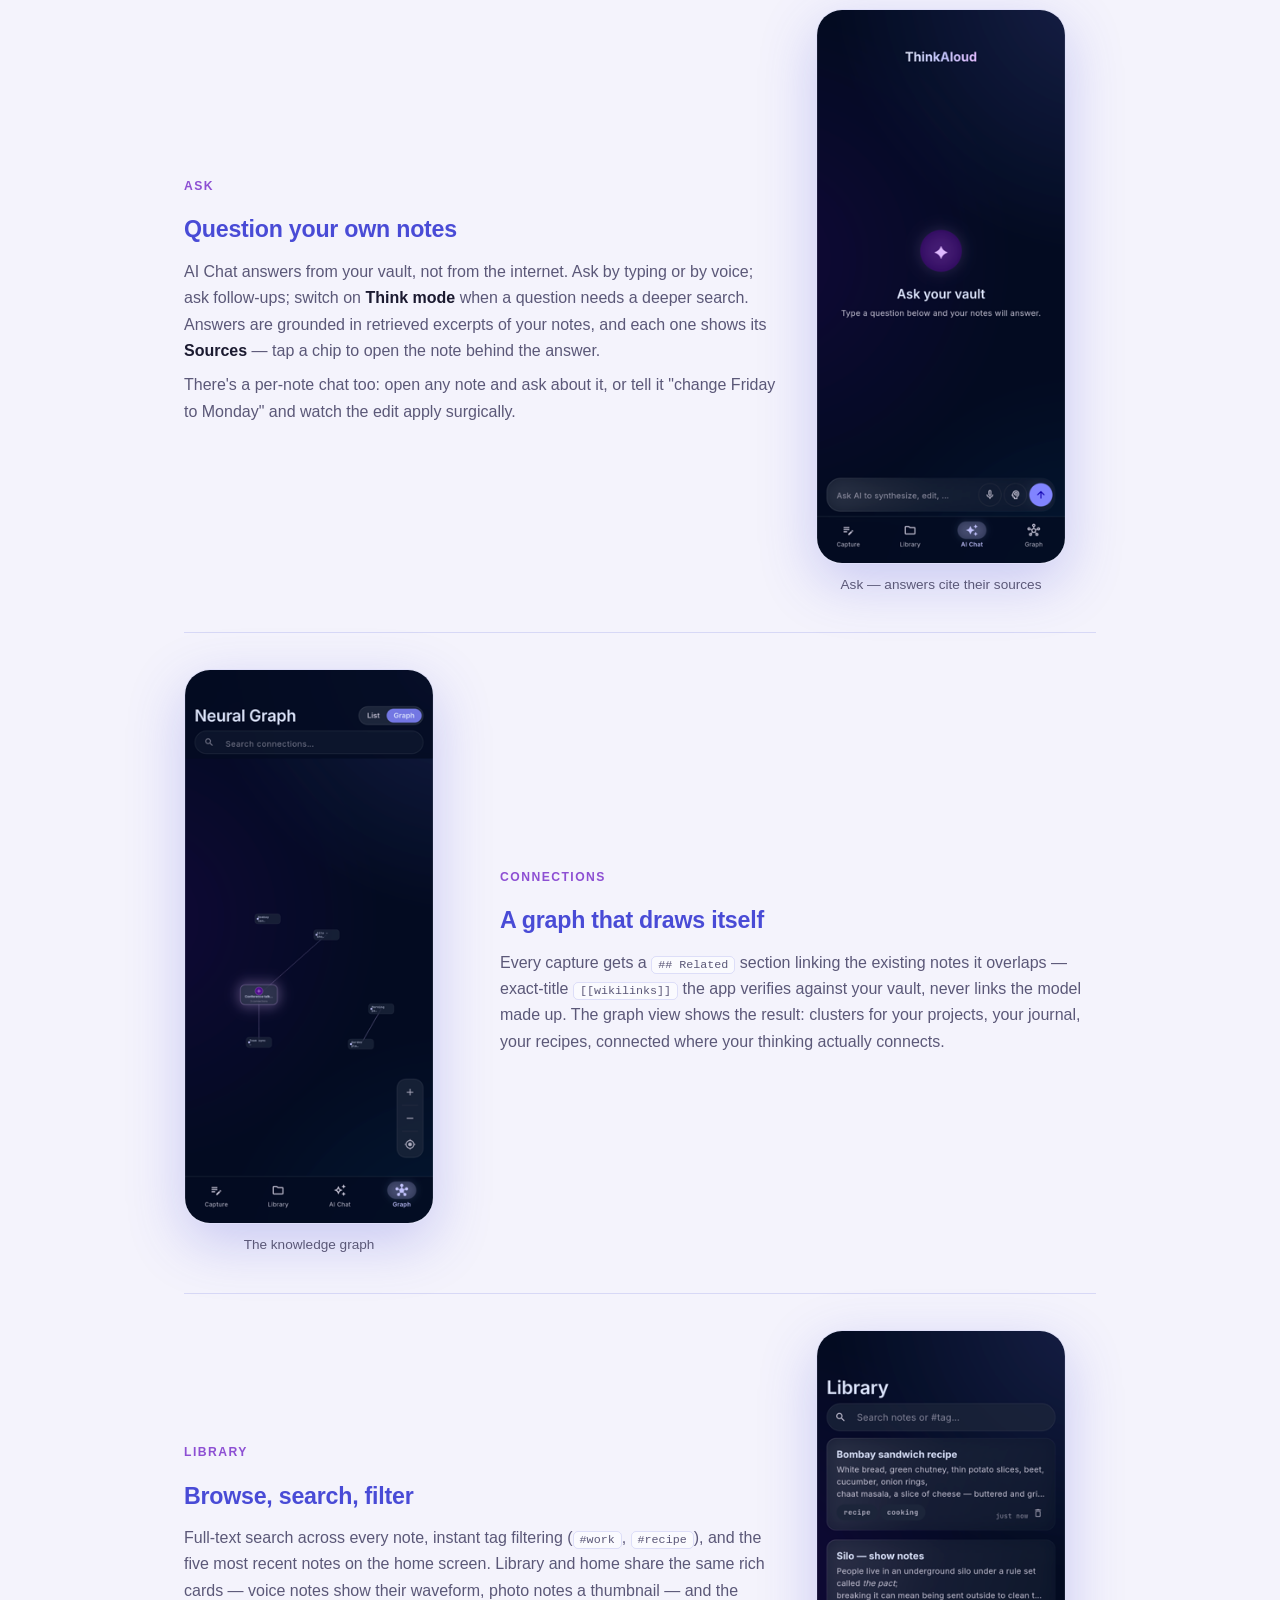
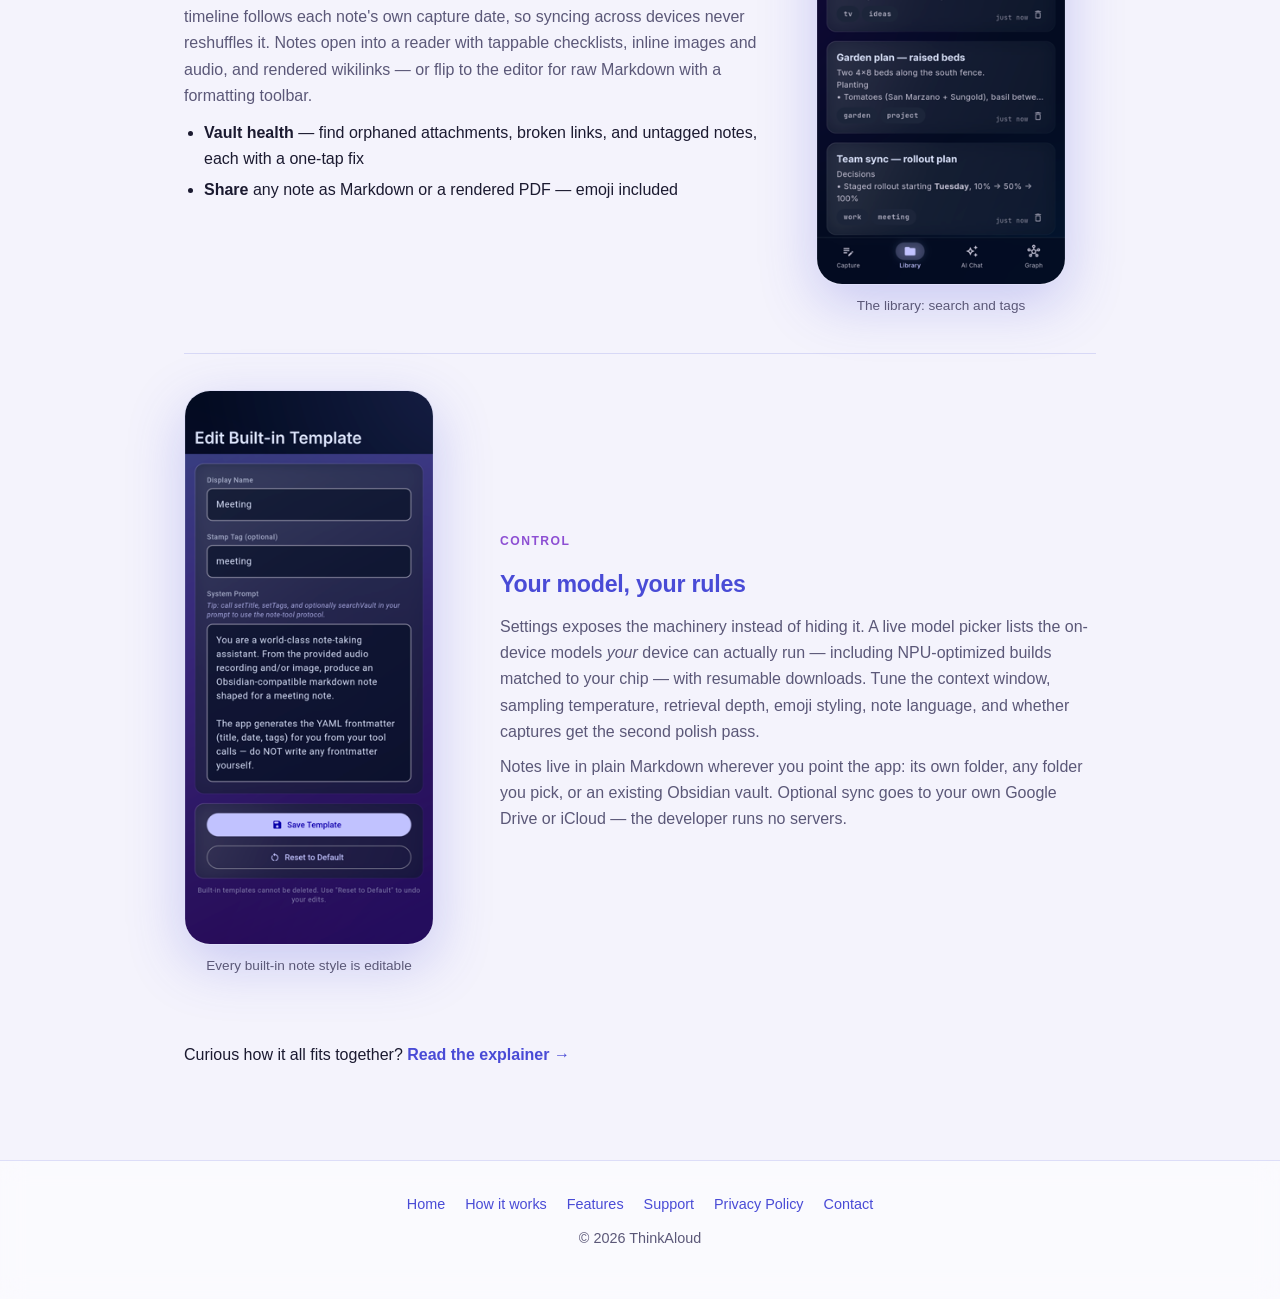
==== commit 5696b788: "feat(site): add Windows installer download + reflect desktop platforms - Homepage: new Windows downl" ====
--- a/features/index.html
+++ b/features/index.html
@@ -6,8 +6,8 @@
   <title>ThinkAloud features — capture, ask, link, sync</title>
   <meta name="description" content="A tour of ThinkAloud's features with screenshots: voice and photo capture, lecture-length recordings, asking your vault with cited sources, the knowledge graph, vault health, sharing, and sync.">
   <link rel="icon" type="image/png" href="../assets/icon.png">
-  <link rel="stylesheet" href="../assets/style.css">
-  <script src="../assets/theme.js"></script>
+  <link rel="stylesheet" href="../assets/style.css?v=2">
+  <script src="../assets/theme.js?v=2"></script>
 </head>
 <body>
 
@@ -139,7 +139,7 @@
       <span class="kicker">Control</span>
       <h2>Your model, your rules</h2>
       <p>Settings exposes the machinery instead of hiding it. A live model picker
-      lists the on-device models <em>your</em> phone can actually run — including
+      lists the on-device models <em>your</em> device can actually run — including
       NPU-optimized builds matched to your chip — with resumable downloads. Tune
       the context window, sampling temperature, retrieval depth, emoji styling,
       note language, and whether captures get the second polish pass.</p>
--- a/assets/style.css
+++ b/assets/style.css
@@ -192,15 +192,41 @@
   max-width: 560px; margin: 14px auto 0;
 }
 .hero p.tagline strong { color: var(--accent); font-weight: 600; }
-.hero .badges { margin-top: 36px; display: flex; gap: 14px; justify-content: center; flex-wrap: wrap; }
-.badge {
-  display: inline-block; padding: 12px 26px; border-radius: 999px;
-  border: 1px solid var(--glass-border);
-  background: var(--glass);
-  -webkit-backdrop-filter: blur(12px);
-  backdrop-filter: blur(12px);
-  color: var(--text-dim); font-size: 0.95rem;
+/* ── Store / download buttons ─────────────────────────────────
+   Two-line app-badge style (small label over store name) with a
+   brand glyph. Glass surface so they read as the same family as the
+   rest of the site in both themes. min-height keeps the tap target
+   well above 44px (WCAG 2.5.8 / Apple HIG / Material). */
+.hero .store-buttons {
+  margin-top: 36px; display: flex; gap: 14px;
+  justify-content: center; flex-wrap: wrap;
+}
+.store-btn {
+  display: inline-flex; align-items: center; gap: 12px;
+  min-height: 60px; padding: 10px 24px; border-radius: 16px;
+  border: 1px solid var(--glass-border);
+  background: var(--glass-strong);
+  -webkit-backdrop-filter: blur(14px) saturate(1.3);
+  backdrop-filter: blur(14px) saturate(1.3);
+  color: var(--text);
   box-shadow: var(--shadow);
+  transition: transform 0.2s ease, box-shadow 0.2s ease, border-color 0.2s ease;
+}
+.store-btn:hover {
+  text-decoration: none;
+  transform: translateY(-3px);
+  border-color: var(--primary-soft);
+  box-shadow: 0 14px 44px var(--icon-glow);
+}
+.store-btn .store-icon { height: 27px; width: auto; flex: none; fill: currentColor; }
+.store-btn .store-txt {
+  display: flex; flex-direction: column; align-items: flex-start; line-height: 1.15;
+}
+.store-btn .store-small { font-size: 0.72rem; color: var(--text-dim); }
+.store-btn .store-large { font-size: 1.18rem; font-weight: 700; letter-spacing: -0.01em; }
+.hero .store-note {
+  margin: 16px auto 0; max-width: 470px;
+  font-size: 0.82rem; color: var(--text-dim);
 }
 
 /* ── Feature grid (glass cards) ───────────────────────────── */
@@ -238,6 +264,21 @@
 }
 .strip h2 { font-size: 1.5rem; margin-bottom: 10px; }
 .strip p { color: var(--text-dim); max-width: 640px; margin: 0 auto; }
+
+/* ── Buy-me-a-coffee strip ────────────────────────────────── */
+.coffee {
+  border: 1px solid var(--glass-border);
+  border-radius: var(--radius);
+  background: var(--glass);
+  -webkit-backdrop-filter: blur(14px) saturate(1.3);
+  backdrop-filter: blur(14px) saturate(1.3);
+  box-shadow: var(--shadow);
+  padding: 40px 36px; text-align: center; margin: -24px 0 72px;
+}
+.coffee .cup { font-size: 2.6rem; line-height: 1; }
+.coffee h2 { font-size: 1.5rem; margin: 12px 0 8px; }
+.coffee p { color: var(--text-dim); max-width: 560px; margin: 0 auto; }
+.coffee .more-link { display: inline-block; margin-top: 18px; }
 
 /* ── Article pages (support / privacy) ────────────────────── */
 article { padding: 56px 0 80px; }
@@ -281,7 +322,39 @@
 @media (max-width: 600px) {
   .hero h1 { font-size: 2.3rem; }
   .hero p.tagline { font-size: 1.1rem; }
-  header.site nav { gap: 12px; }
+}
+
+/* ── Small screens: stack the header ──────────────────────────
+   Brand on the first row (theme toggle pinned to its right), nav links on
+   a full-width second row. The nav strip scroll-overflows on very narrow
+   screens instead of clipping links off the edge. */
+@media (max-width: 640px) {
+  header.site .wrap {
+    flex-wrap: wrap;
+    position: relative;
+    padding-top: 10px; padding-bottom: 8px;
+    row-gap: 2px;
+  }
+  header.site nav {
+    margin-left: 0;
+    flex-basis: 100%;
+    gap: 2px;
+    overflow-x: auto;
+    -webkit-overflow-scrolling: touch;
+    scrollbar-width: none;
+  }
+  header.site nav::-webkit-scrollbar { display: none; }
+  header.site nav a {
+    white-space: nowrap;
+    font-size: 0.88rem;
+    padding: 8px 5px;
+  }
+  header.site nav a:first-child { padding-left: 0; }
+  header.site .theme-toggle {
+    position: absolute;
+    top: 9px; right: 24px;
+    width: 34px; height: 34px;
+  }
 }
 
 /* ── Hero CTA + screenshot strip ──────────────────────────── */
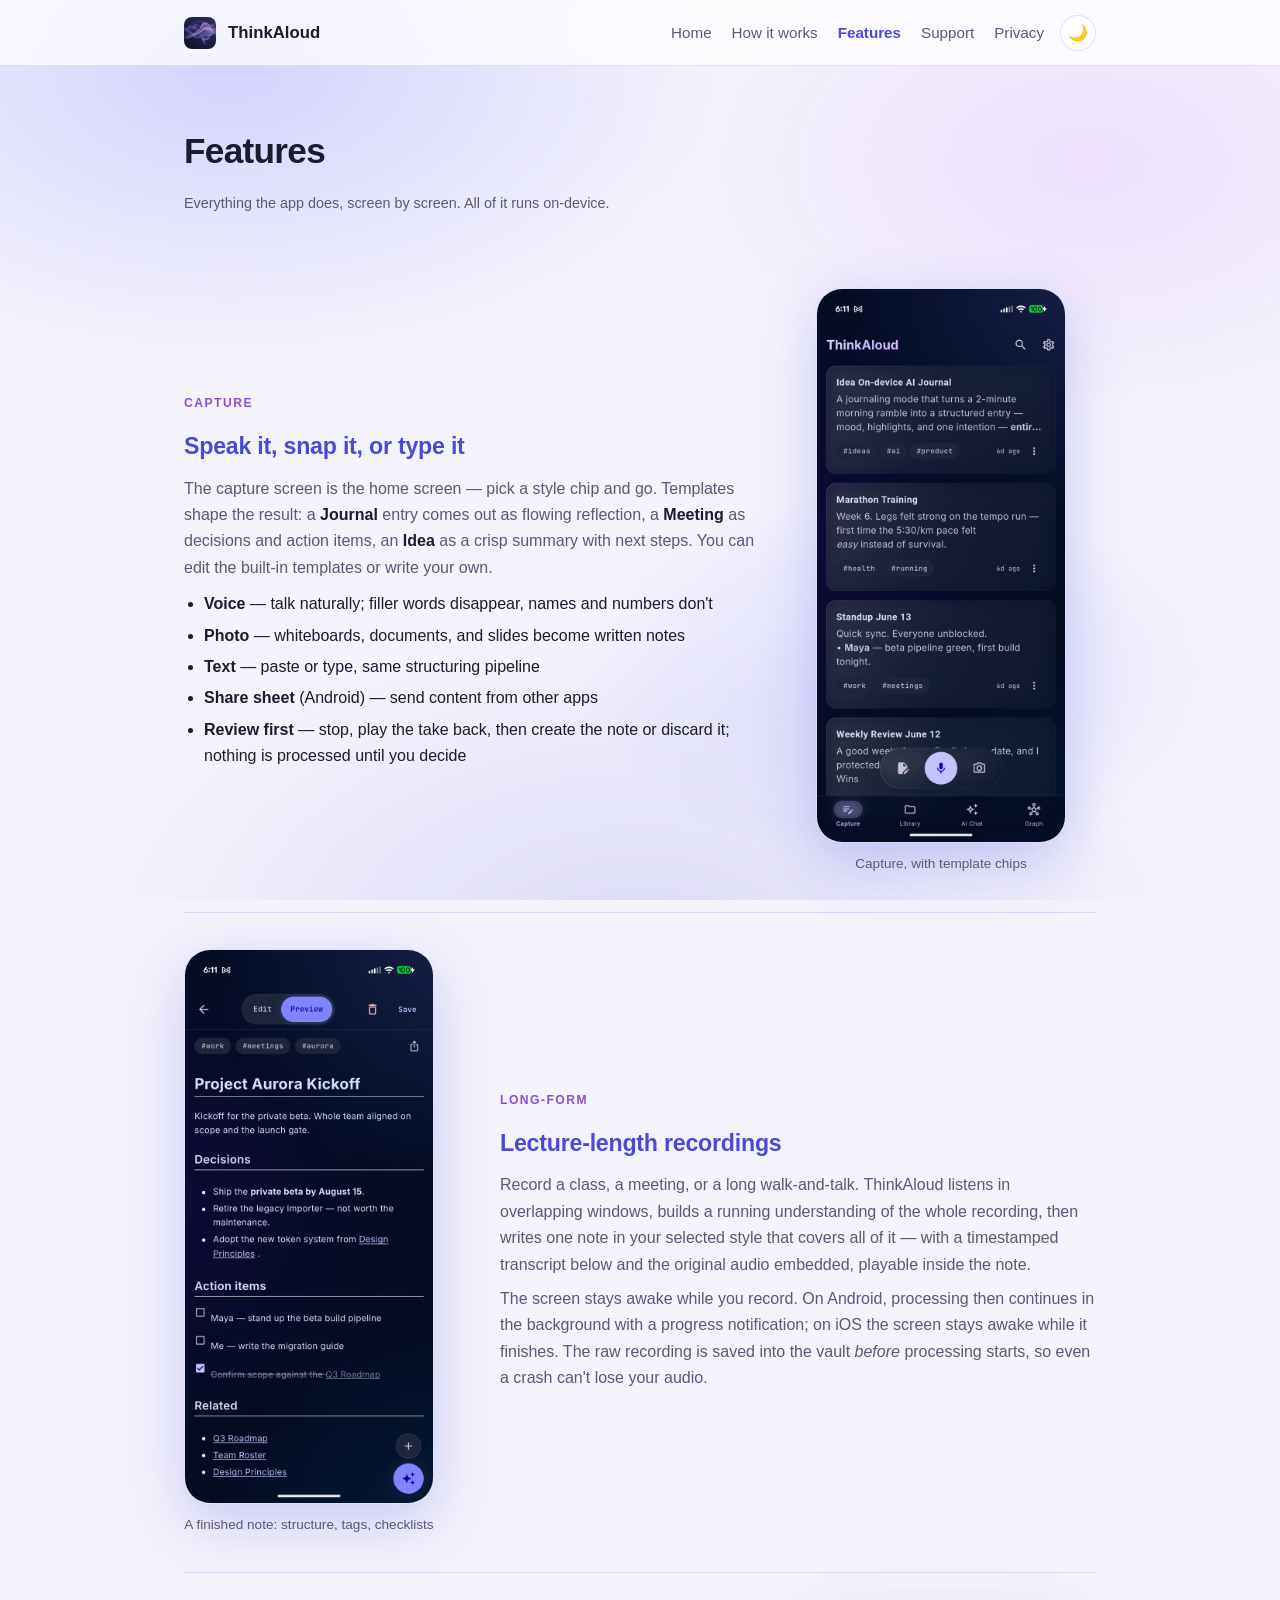
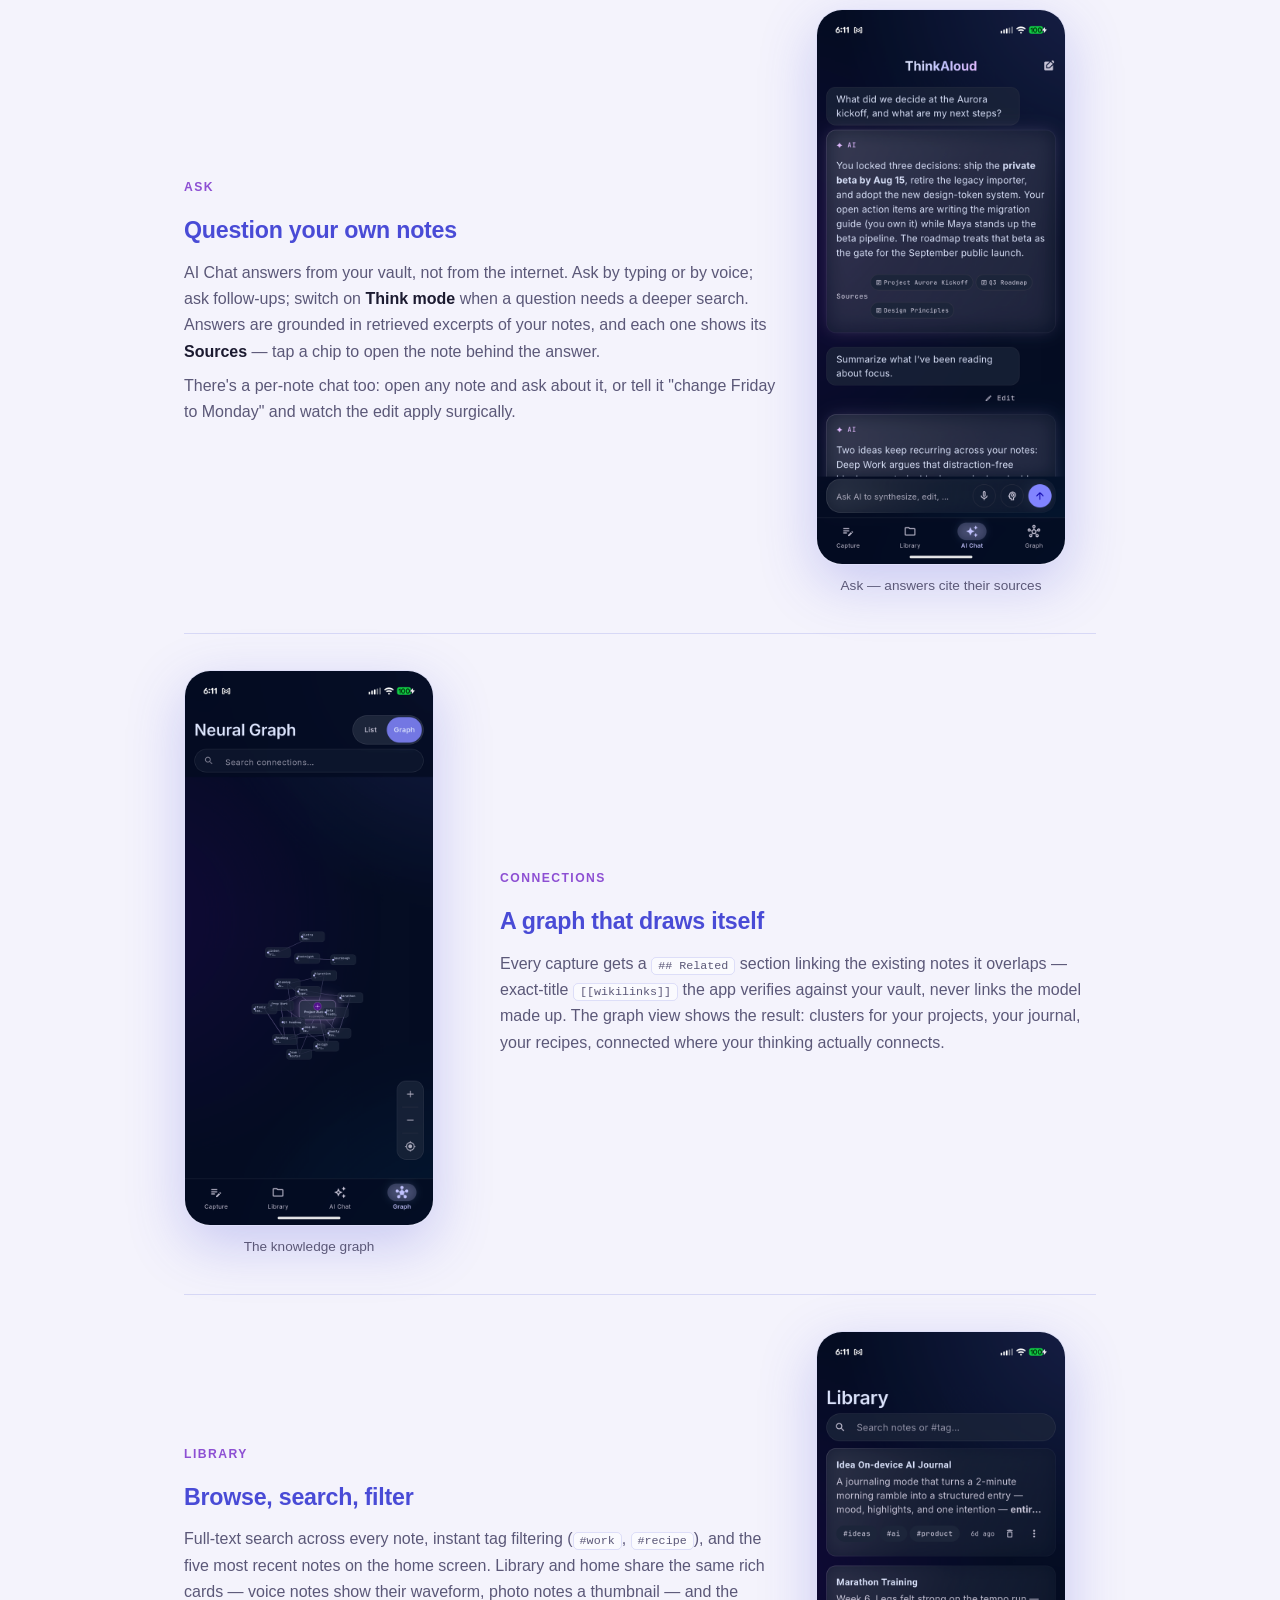
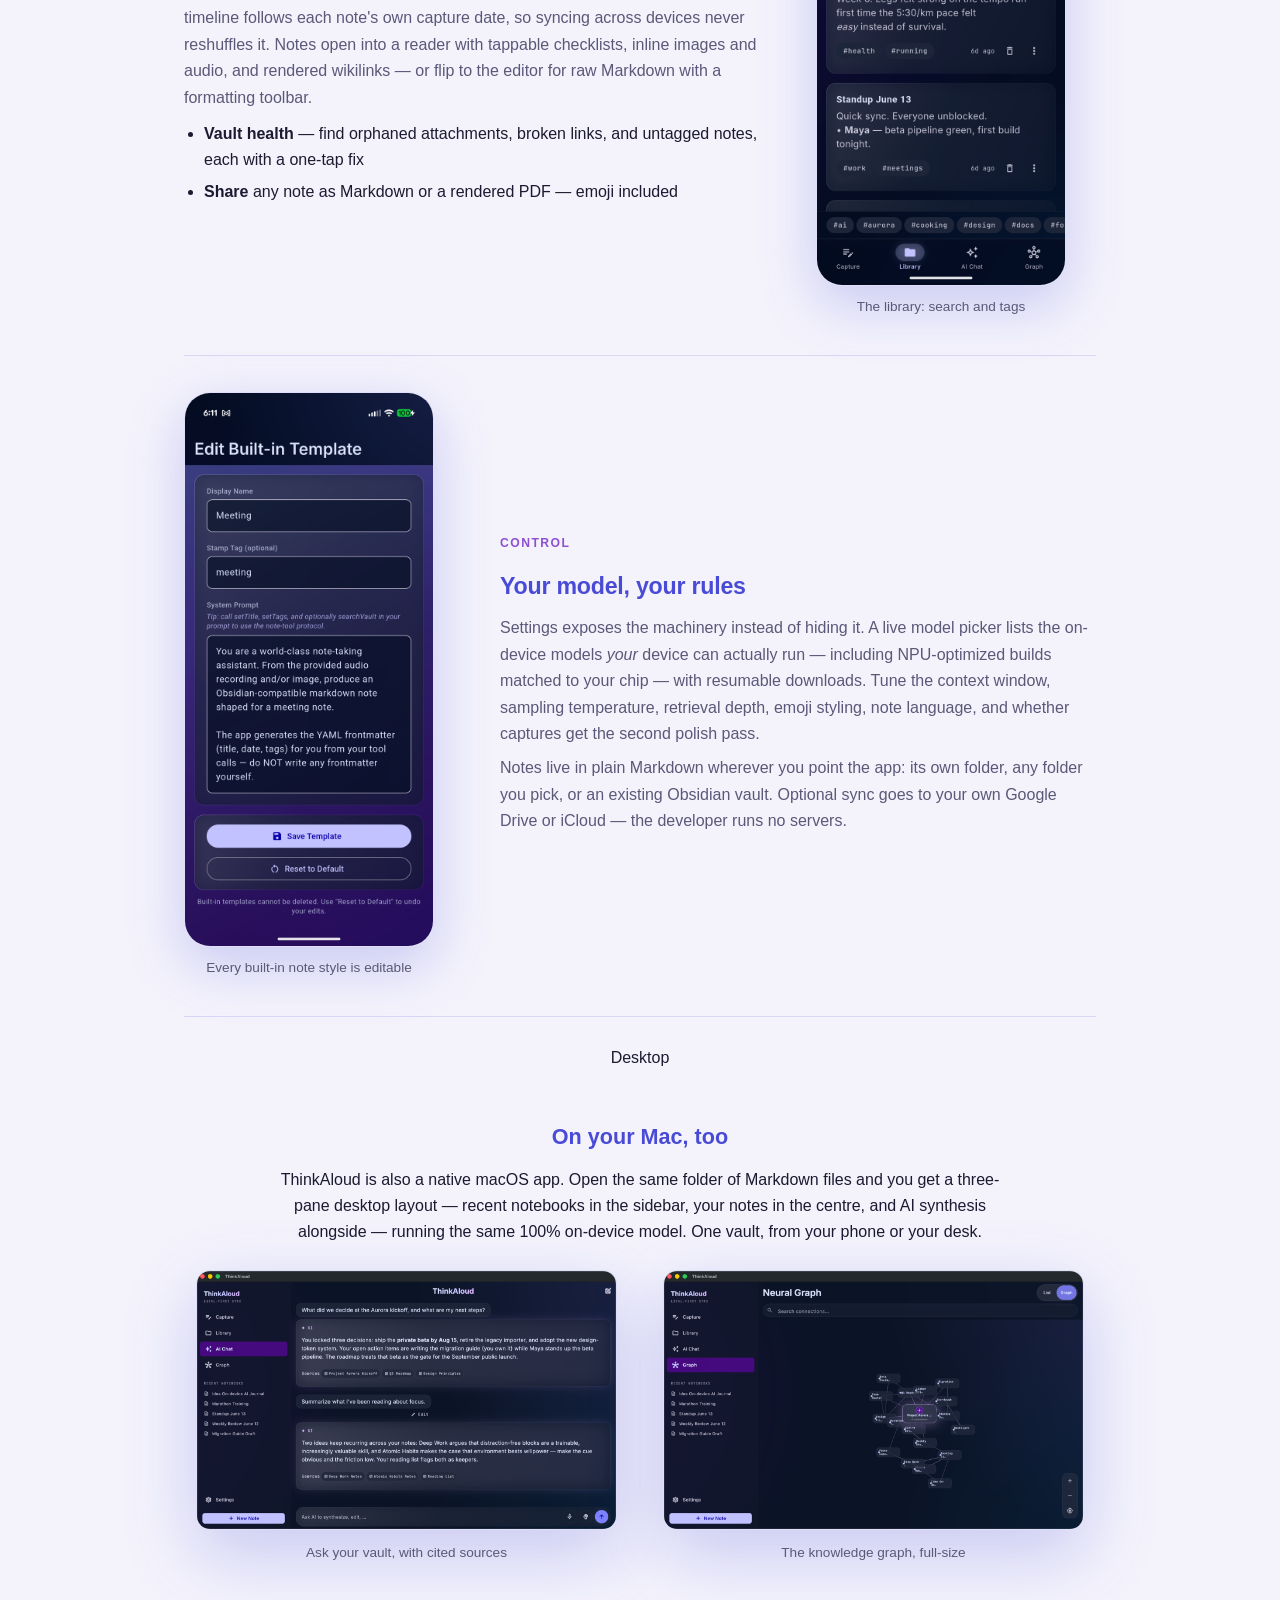
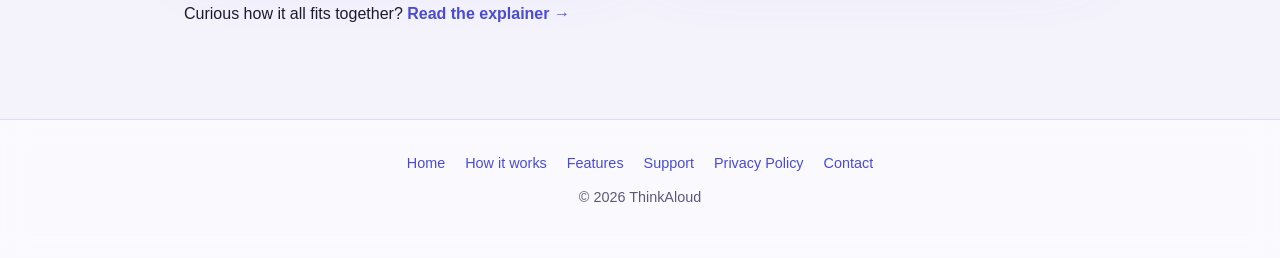
==== commit c4c435a3: "feat(site): refresh app screenshots + add macOS desktop shots - Regenerate all six phone screenshots" ====
--- a/features/index.html
+++ b/features/index.html
@@ -153,6 +153,27 @@
     </figure>
   </section>
 
+  <section class="desktop-section" id="desktop">
+    <div class="feature-copy">
+      <span class="kicker">Desktop</span>
+      <h2>On your Mac, too</h2>
+      <p>ThinkAloud is also a native macOS app. Open the same folder of Markdown
+      files and you get a three-pane desktop layout — recent notebooks in the
+      sidebar, your notes in the centre, and AI synthesis alongside — running the
+      same 100% on-device model. One vault, from your phone or your desk.</p>
+    </div>
+    <div class="desktop-pair">
+      <figure class="desktop">
+        <img src="../assets/shots/site-mac-ask.png" alt="Asking your vault on macOS — the AI Chat pane answering a question with cited sources" loading="lazy">
+        <figcaption>Ask your vault, with cited sources</figcaption>
+      </figure>
+      <figure class="desktop">
+        <img src="../assets/shots/site-mac-graph.png" alt="The knowledge graph on macOS showing linked notes around a central hub" loading="lazy">
+        <figcaption>The knowledge graph, full-size</figcaption>
+      </figure>
+    </div>
+  </section>
+
   <p style="margin-top: 28px;">Curious how it all fits together?
   <a class="more-link" href="../how/">Read the explainer →</a></p>
 </article>
--- a/assets/style.css
+++ b/assets/style.css
@@ -381,6 +381,28 @@
   font-size: 0.85rem; margin-top: 10px;
 }
 .shots .phone:nth-child(2) { transform: translateY(20px); }
+
+/* ── macOS desktop screenshots ─────────────────────────────── */
+.desktop { margin: 36px auto 0; max-width: 920px; padding: 0 12px; }
+.desktop img {
+  width: 100%; height: auto; display: block;
+  border-radius: 14px;
+  border: 1px solid var(--glass-border);
+  box-shadow: 0 24px 70px var(--icon-glow);
+  background: var(--glass-strong);
+}
+.desktop figcaption {
+  text-align: center; color: var(--text-dim);
+  font-size: 0.85rem; margin-top: 12px;
+}
+.desktop-section { padding: 28px 0 8px; text-align: center; }
+.desktop-section .feature-copy { max-width: 720px; margin: 0 auto; }
+.desktop-pair {
+  display: flex; gap: 22px; justify-content: center;
+  align-items: flex-start; flex-wrap: wrap; margin-top: 24px;
+}
+.desktop-pair .desktop { max-width: 540px; flex: 1 1 440px; margin: 0; }
+
 @media (max-width: 600px) {
   .shots .phone:nth-child(2) { transform: none; }
   .phone { max-width: 78%; }
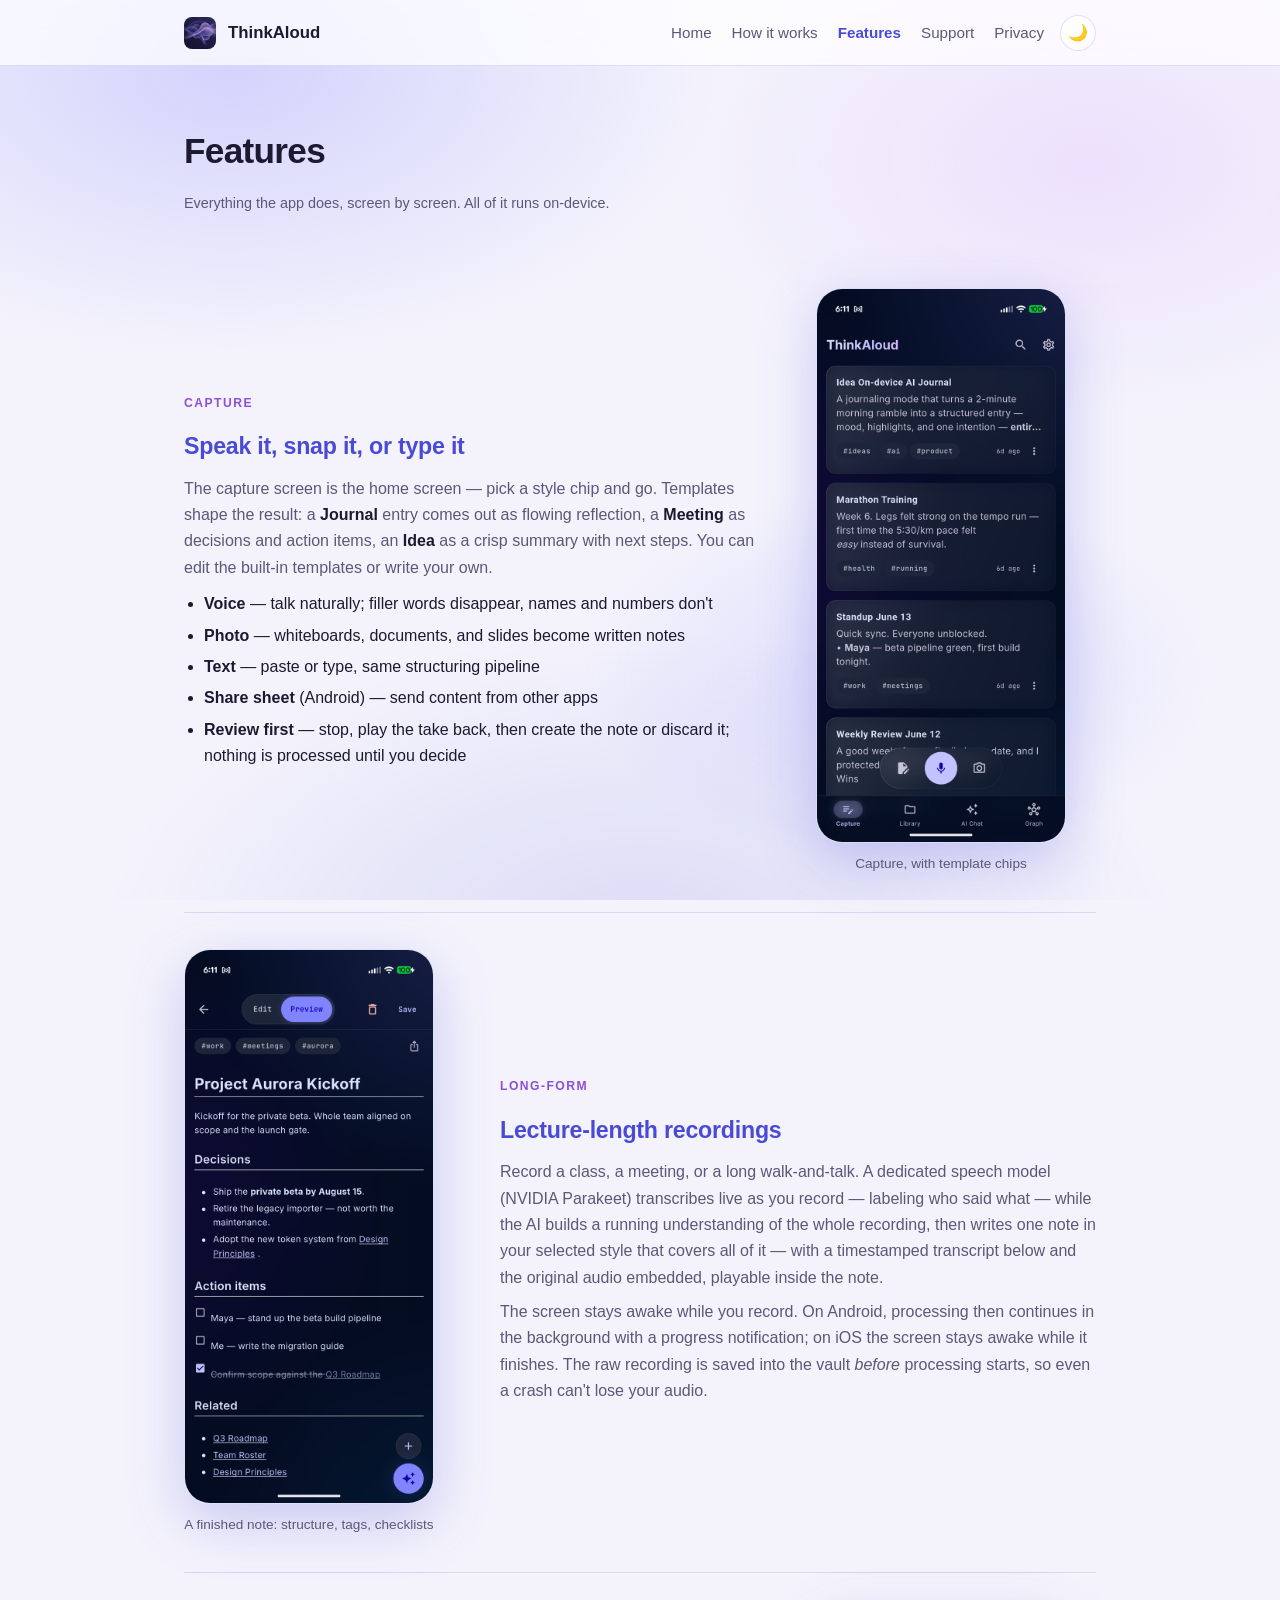
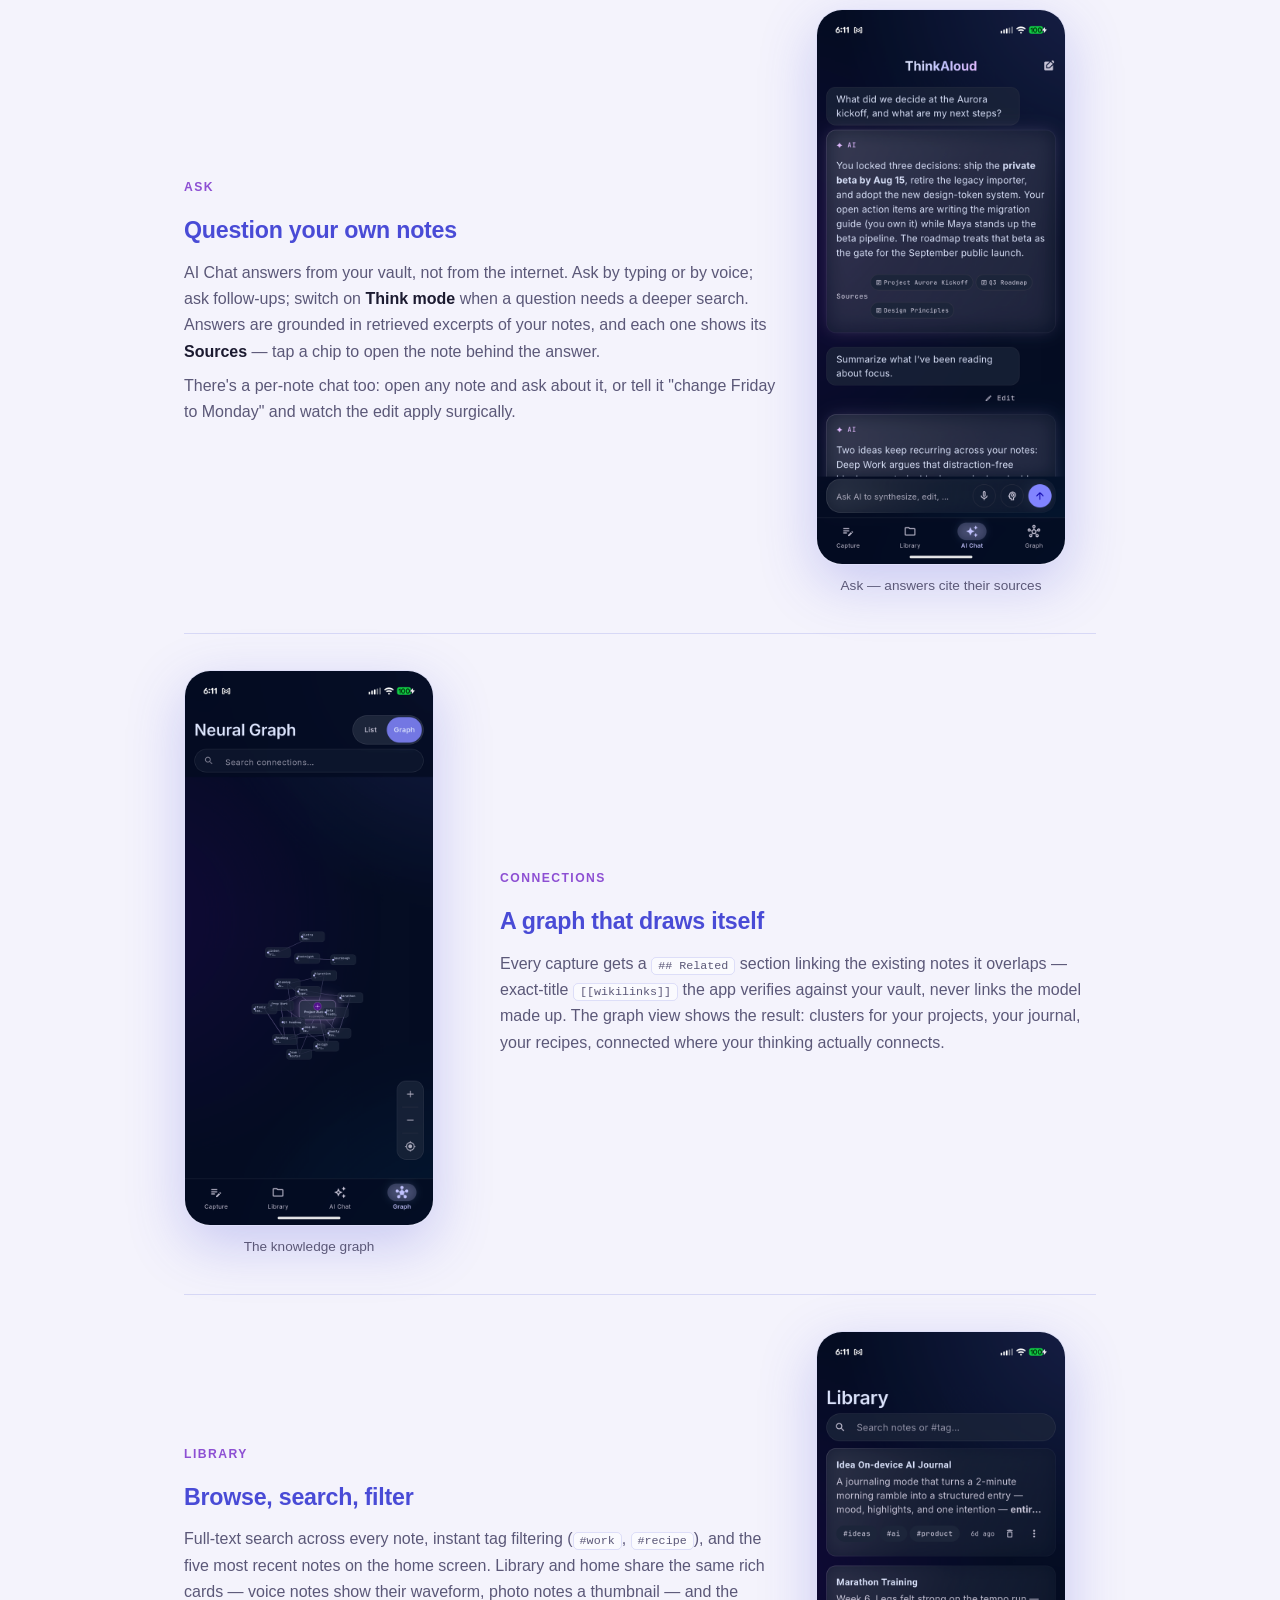
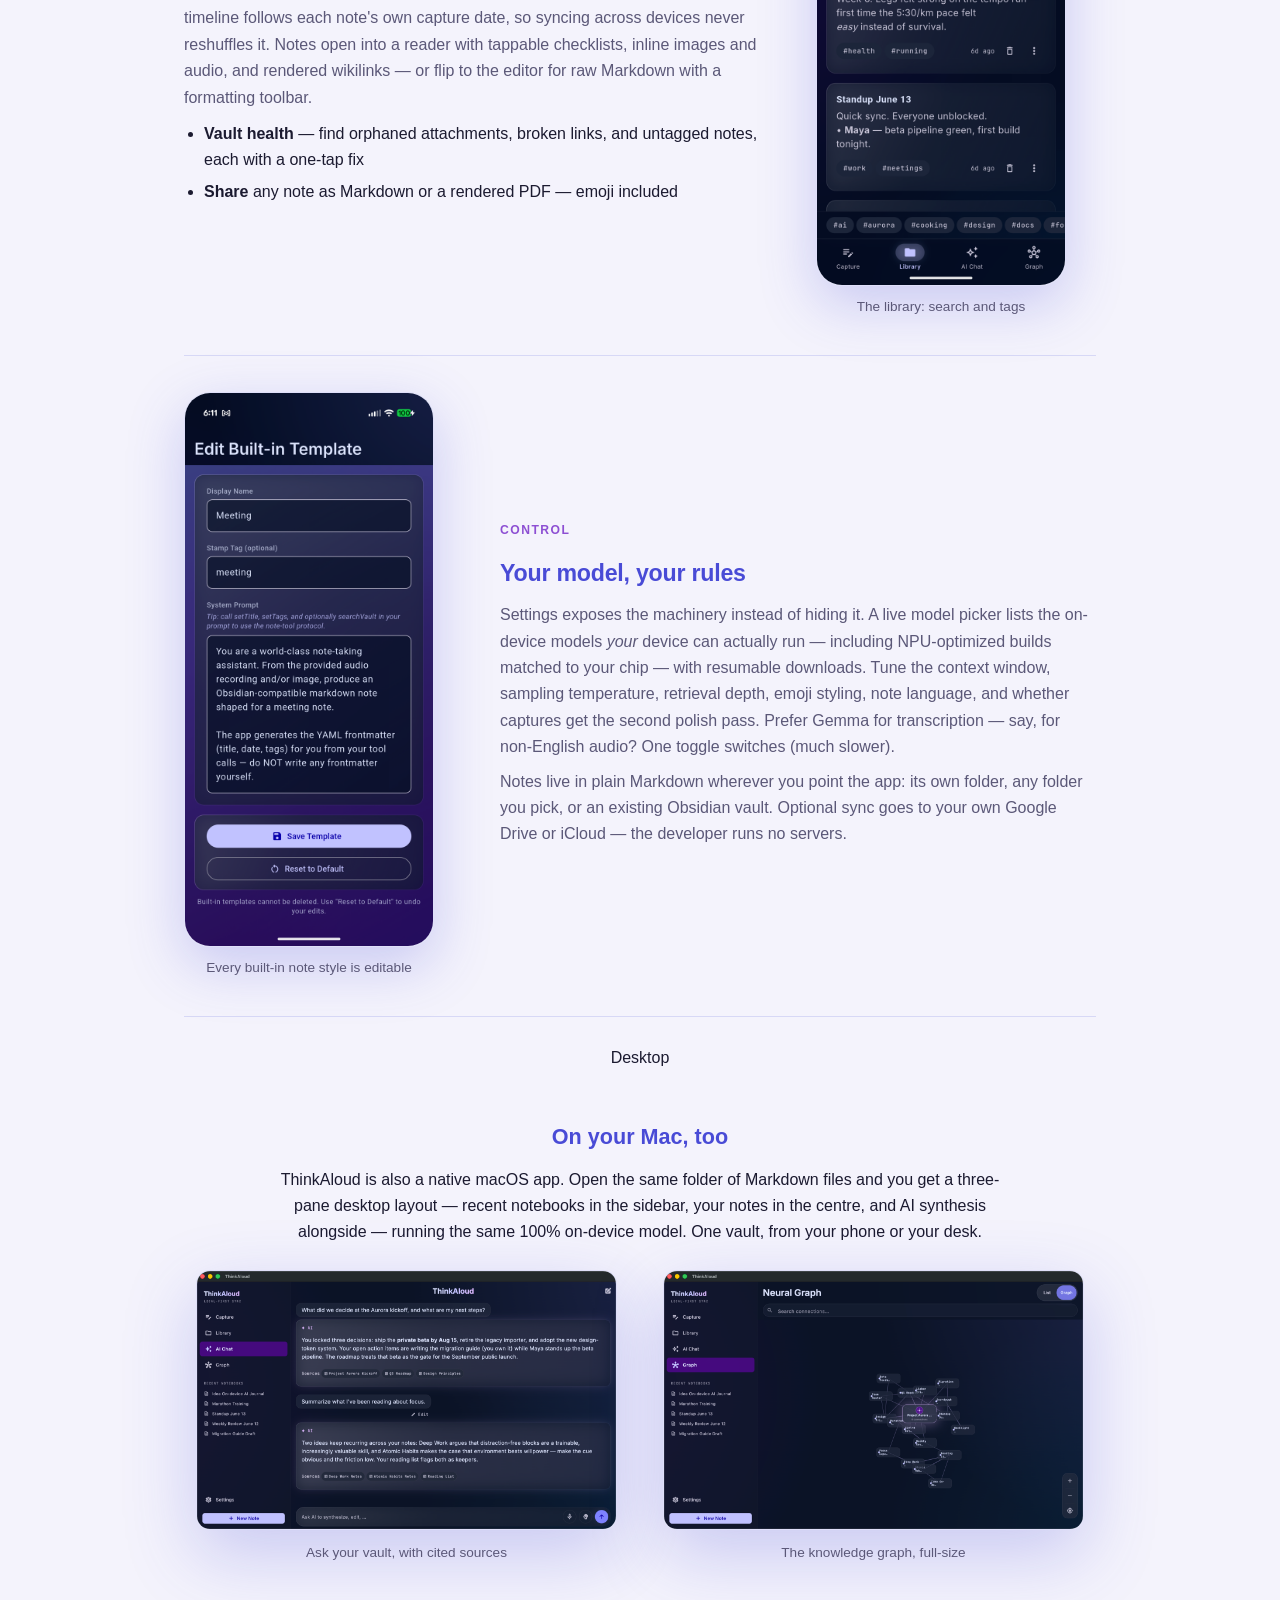
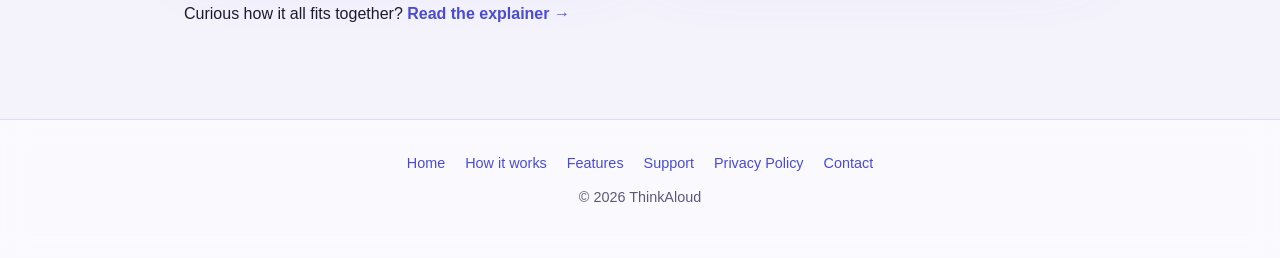
==== commit 9149a23e: "Update copy for v1.1.0: Parakeet is the default on-device transcriber - Home step 2, How (short + lo" ====
--- a/features/index.html
+++ b/features/index.html
@@ -61,8 +61,9 @@
     <div class="feature-copy">
       <span class="kicker">Long-form</span>
       <h2>Lecture-length recordings</h2>
-      <p>Record a class, a meeting, or a long walk-and-talk. ThinkAloud listens in
-      overlapping windows, builds a running understanding of the whole recording,
+      <p>Record a class, a meeting, or a long walk-and-talk. A dedicated speech
+      model (NVIDIA Parakeet) transcribes live as you record — labeling who said
+      what — while the AI builds a running understanding of the whole recording,
       then writes one note in your selected style that covers all of it — with a
       timestamped transcript below and the original audio embedded, playable
       inside the note.</p>
@@ -142,7 +143,9 @@
       lists the on-device models <em>your</em> device can actually run — including
       NPU-optimized builds matched to your chip — with resumable downloads. Tune
       the context window, sampling temperature, retrieval depth, emoji styling,
-      note language, and whether captures get the second polish pass.</p>
+      note language, and whether captures get the second polish pass. Prefer
+      Gemma for transcription — say, for non-English audio? One toggle
+      switches (much slower).</p>
       <p>Notes live in plain Markdown wherever you point the app: its own folder,
       any folder you pick, or an existing Obsidian vault. Optional sync goes to
       your own Google Drive or iCloud — the developer runs no servers.</p>
